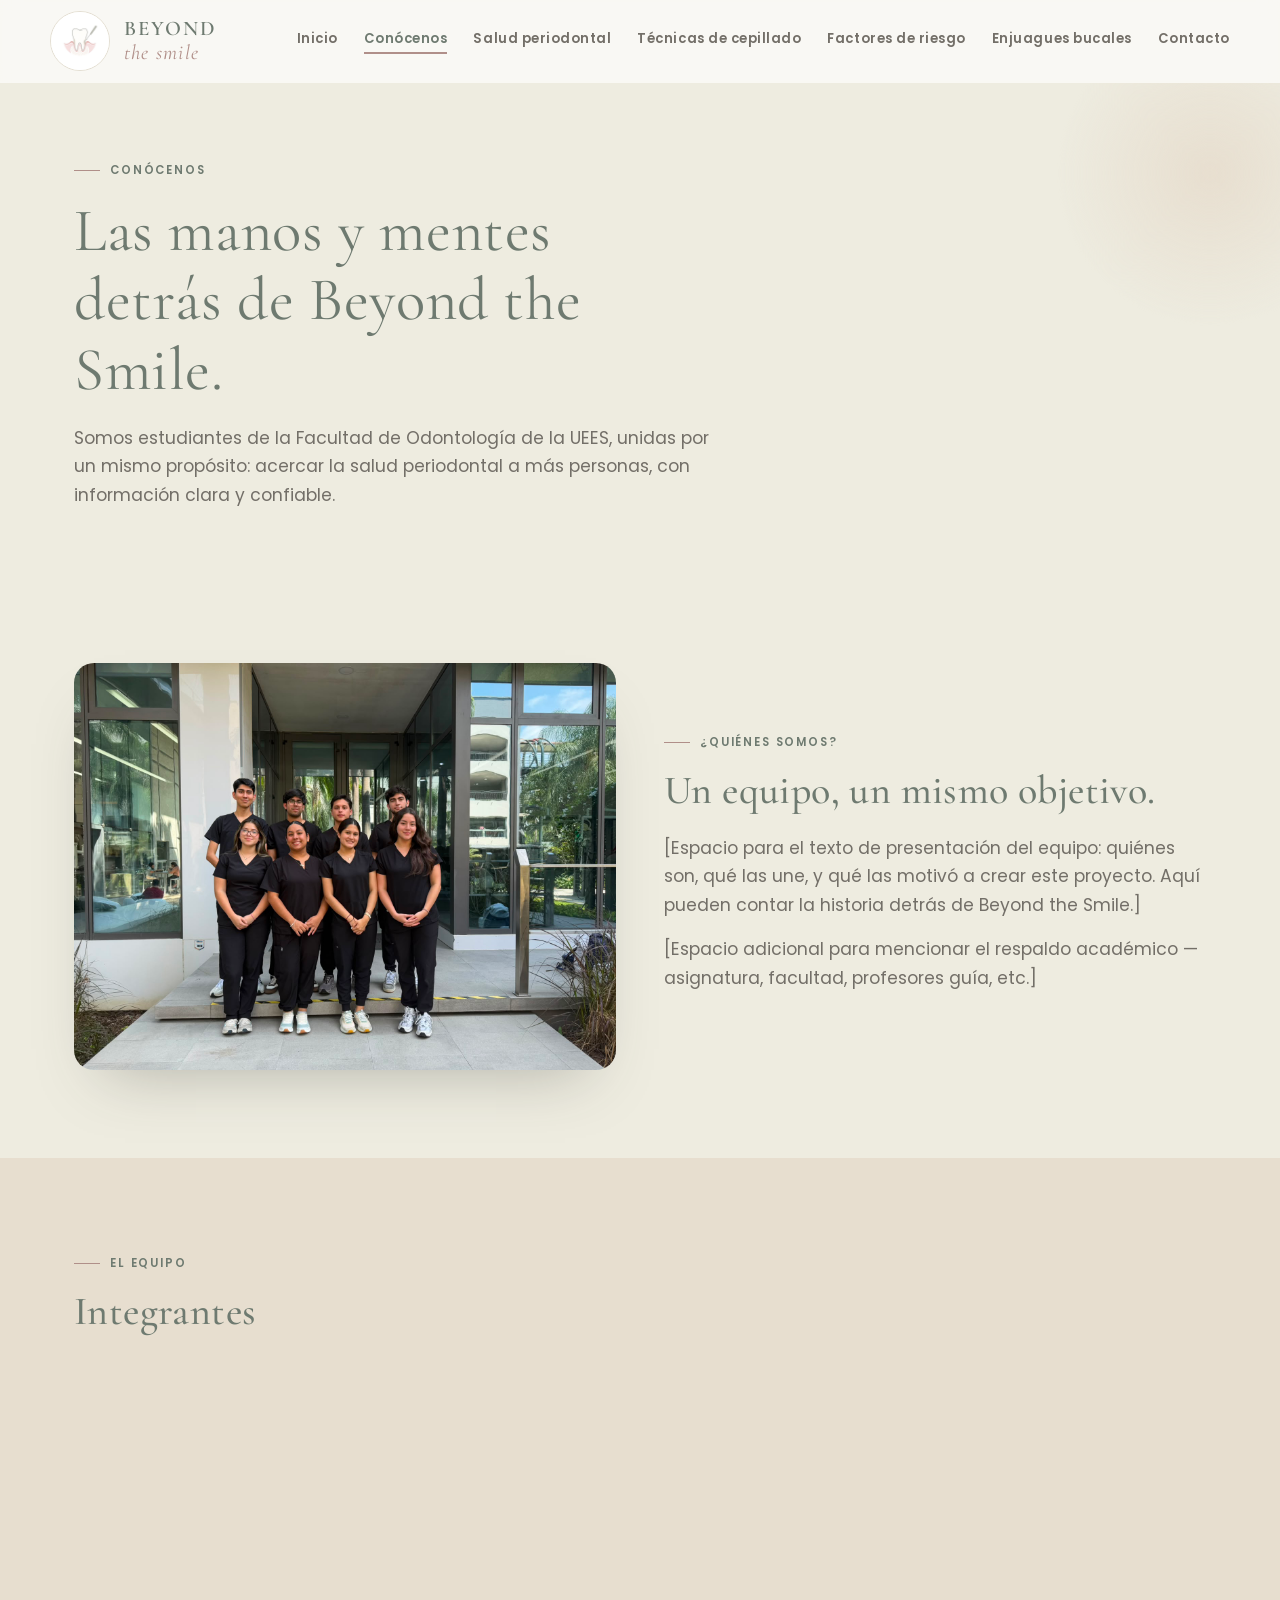
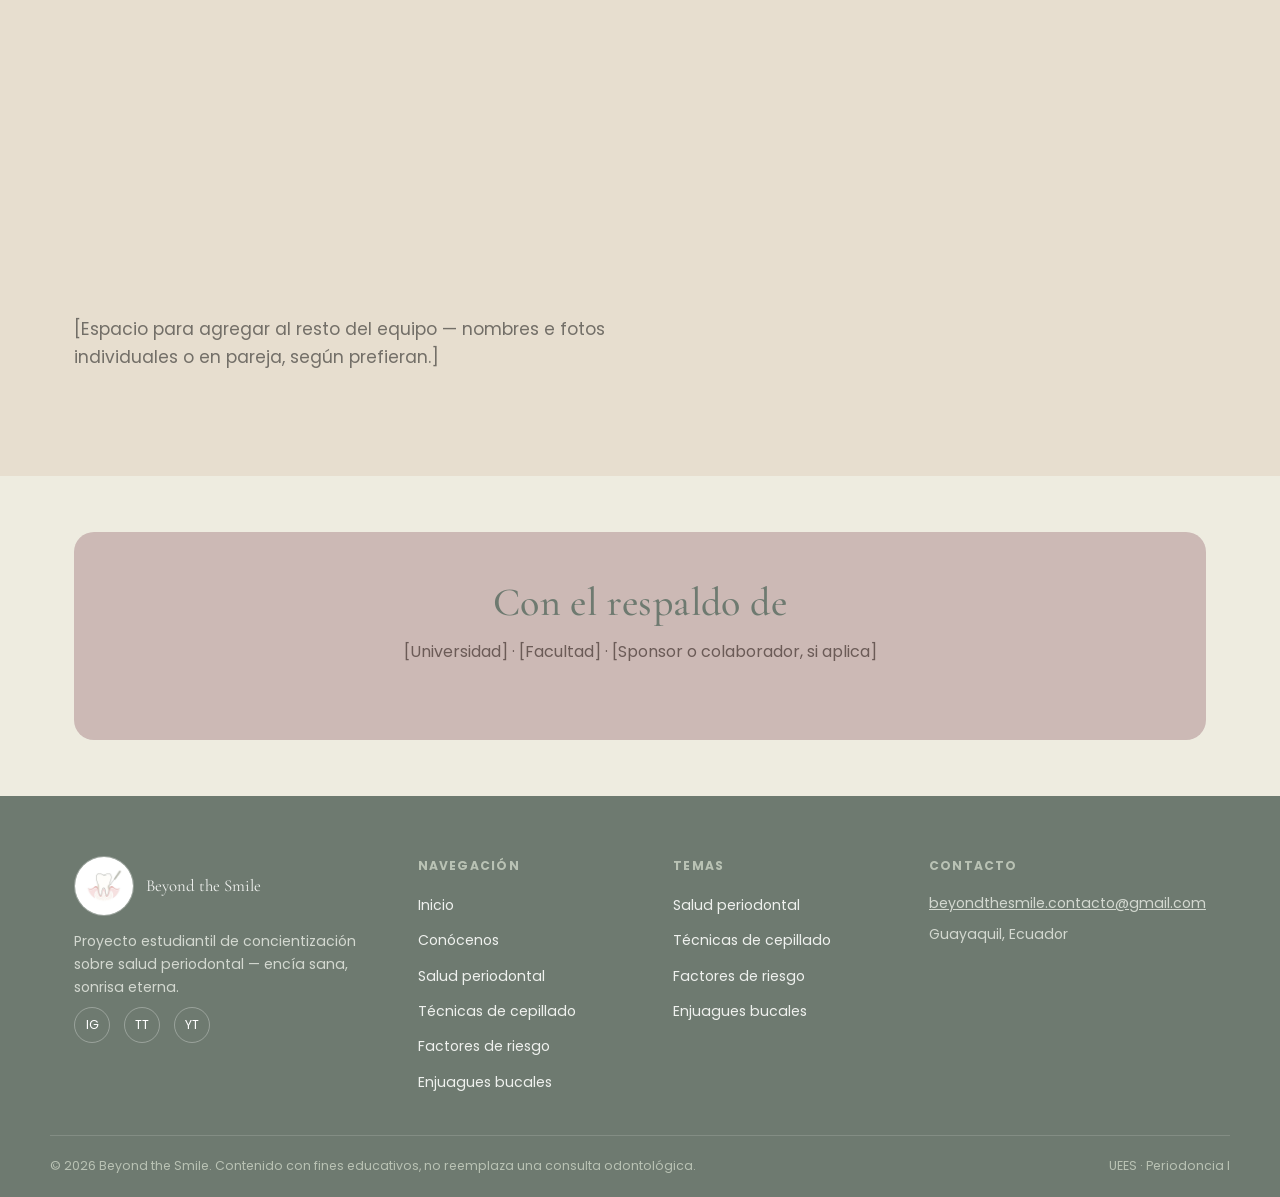
==== pages/conocenos.html @ 85538a50 "Reorganize project structure into pages/ and assets/css, assets/js Groups CSS and JS under assets/, " ====
<!DOCTYPE html>
<html lang="es">
<head>
<meta charset="UTF-8">
<meta name="viewport" content="width=device-width, initial-scale=1.0">
<title>Conócenos — Beyond the Smile</title>
<meta name="description" content="Conoce al equipo de estudiantes de Odontología detrás de Beyond the Smile.">
<link rel="preconnect" href="https://fonts.googleapis.com"><link rel="preconnect" href="https://fonts.gstatic.com" crossorigin><link href="https://fonts.googleapis.com/css2?family=Cormorant+Garamond:ital,wght@0,400;0,500;0,600;1,400;1,500&family=Poppins:wght@300;400;500;600;700&display=swap" rel="stylesheet">
<link rel="stylesheet" href="../assets/css/styles.css">

</head>
<body>
<header class="site-header">
  <div class="wrap header-inner">
    <a href="../index.html" class="brand">
      <span class="brand-mark"><img src="../assets/logo/logo-icon.jpeg" alt="Beyond the Smile"></span>
      <span class="brand-text"><span class="b1">BEYOND</span><span class="b2">the smile</span></span>
    </a>
    <button class="nav-toggle" aria-label="Abrir menú" aria-expanded="false"><span></span><span></span><span></span></button>
    <nav class="main-nav" aria-label="Navegación principal">
      <a href="../index.html">Inicio</a>
      <a href="conocenos.html" class="active">Conócenos</a>
      <a href="salud-periodontal.html">Salud periodontal</a>
      <a href="tecnicas-cepillado.html">Técnicas de cepillado</a>
      <a href="factores-de-riesgo.html">Factores de riesgo</a>
      <a href="enjuagues-bucales.html">Enjuagues bucales</a>
      <a href="contacto.html">Contacto</a>
    </nav>
  </div>
</header>
<main>

  <section class="page-hero">
    <span class="blob blob-1"></span>
    <div class="wrap">
      <p class="eyebrow reveal">Conócenos</p>
      <h1 class="reveal">Las manos y mentes detrás de Beyond the Smile.</h1>
      <p class="lead reveal">Somos estudiantes de la Facultad de Odontología de la UEES, unidas por un mismo propósito: acercar la salud periodontal a más personas, con información clara y confiable.</p>
    </div>
  </section>

  <section class="section">
    <div class="wrap">
      <div style="display:grid; grid-template-columns:1fr 1fr; gap:48px; align-items:center;">
        <div class="team-photo-wrap reveal-left">
          <img src="../assets/team/grupo.jpeg" alt="Equipo completo de Beyond the Smile">
        </div>
        <div class="reveal-right">
          <p class="eyebrow">¿Quiénes somos?</p>
          <h2>Un equipo, un mismo objetivo.</h2>
          <p class="lead">[Espacio para el texto de presentación del equipo: quiénes son, qué las une, y qué las motivó a crear este proyecto. Aquí pueden contar la historia detrás de Beyond the Smile.]</p>
          <p class="lead">[Espacio adicional para mencionar el respaldo académico — asignatura, facultad, profesores guía, etc.]</p>
        </div>
      </div>
    </div>
  </section>

  <section class="section section-alt">
    <div class="wrap">
      <p class="eyebrow reveal">El equipo</p>
      <h2 class="reveal">Integrantes</h2>
      <div class="team-pairs" data-stagger>
        <div class="team-pair-card">
          <div class="team-pair-photo"><img src="../assets/team/pareja-1.jpeg" alt="Carlos Quintana y Martín De Mora"></div>
          <div class="team-pair-names">
            <h3>Carlos Quintana &amp; Martín De Mora</h3>
            <span>Estudiantes de Odontología</span>
          </div>
        </div>
        <div class="team-pair-card">
          <div class="team-pair-photo"><img src="../assets/team/pareja-2.jpeg" alt="Aureana Valarezo y Xavier Astudillo"></div>
          <div class="team-pair-names">
            <h3>Aureana Valarezo &amp; Xavier Astudillo</h3>
            <span>Estudiantes de Odontología</span>
          </div>
        </div>
      </div>
      <p class="lead reveal" style="margin-top:28px;">[Espacio para agregar al resto del equipo — nombres e fotos individuales o en pareja, según prefieran.]</p>
    </div>
  </section>

  <section class="section section-tight">
    <div class="wrap">
      <div class="cta-banner reveal-scale">
        <h2>Con el respaldo de</h2>
        <p>[Universidad] · [Facultad] · [Sponsor o colaborador, si aplica]</p>
      </div>
    </div>
  </section>

</main>
<footer class="site-footer">
  <div class="wrap footer-grid">
    <div>
      <div class="footer-brand">
        <span class="brand-mark"><img src="../assets/logo/logo-icon.jpeg" alt="Beyond the Smile"></span>
        <span class="footer-brand-text">Beyond the Smile</span>
      </div>
      <p class="footer-text">Proyecto estudiantil de concientización sobre salud periodontal — encía sana, sonrisa eterna.</p>
      <div class="footer-social">
        <a href="#" aria-label="Instagram">IG</a>
        <a href="#" aria-label="TikTok">TT</a>
        <a href="#" aria-label="YouTube">YT</a>
      </div>
    </div>
    <div>
      <p class="footer-heading">Navegación</p>
      <ul class="footer-list">
        <li><a href="../index.html">Inicio</a></li><li><a href="conocenos.html">Conócenos</a></li><li><a href="salud-periodontal.html">Salud periodontal</a></li><li><a href="tecnicas-cepillado.html">Técnicas de cepillado</a></li><li><a href="factores-de-riesgo.html">Factores de riesgo</a></li><li><a href="enjuagues-bucales.html">Enjuagues bucales</a></li>
      </ul>
    </div>
    <div>
      <p class="footer-heading">Temas</p>
      <ul class="footer-list">
        <li><a href="salud-periodontal.html">Salud periodontal</a></li><li><a href="tecnicas-cepillado.html">Técnicas de cepillado</a></li><li><a href="factores-de-riesgo.html">Factores de riesgo</a></li><li><a href="enjuagues-bucales.html">Enjuagues bucales</a></li>
      </ul>
    </div>
    <div>
      <p class="footer-heading">Contacto</p>
      <p class="footer-text"><a href="mailto:beyondthesmile.contacto@gmail.com">beyondthesmile.contacto@gmail.com</a></p>
      <p class="footer-text">Guayaquil, Ecuador</p>
    </div>
  </div>
  <div class="wrap footer-bottom">
    <span>© <span id="year"></span> Beyond the Smile. Contenido con fines educativos, no reemplaza una consulta odontológica.</span>
    <span>UEES · Periodoncia I</span>
  </div>
</footer>
<script src="../assets/js/script.js"></script>
</body>
</html>
---- assets/css/styles.css ----
/* =========================================================
   BEYOND THE SMILE — TOKENS
   ========================================================= */
:root {
  --sage:       #A7B2AA;   /* Sage Drift */
  --sage-deep:  #6E7A70;   /* variante oscura para texto/fondos */
  --parchment:  #E7DECF;   /* Warm Parchment */
  --ivory:      #EEECE0;   /* Ivory Stillness — fondo base */
  --dusty:      #CCB9B5;   /* Dusty Petal — acento rosado */
  --dusty-deep: #B08F89;   /* Dusty Petal oscuro, para texto sobre claro */
  --stone:      #B8B2AA;   /* Stone Whisper */

  --paper:      #FBFAF6;   /* blanco cálido, tarjetas */
  --ink:        #3B3F3A;   /* texto principal */
  --ink-soft:   #736F68;   /* texto secundario */
  --line:       #E3DED2;

  --font-display: "Cormorant Garamond", Georgia, serif;
  --font-body: "Poppins", -apple-system, sans-serif;
  --radius: 20px;
  --radius-sm: 12px;

  --ease: cubic-bezier(.22,.61,.28,1);
}

* { box-sizing: border-box; }
html { scroll-behavior: smooth; }
body {
  margin: 0;
  font-family: var(--font-body);
  color: var(--ink);
  background: var(--ivory);
  line-height: 1.65;
  overflow-x: hidden;
}
img { max-width: 100%; display: block; }
a { color: inherit; }

.wrap { max-width: 1180px; margin: 0 auto; padding: 0 24px; }

h1, h2, h3 {
  font-family: var(--font-display);
  font-weight: 500;
  line-height: 1.14;
  letter-spacing: 0.01em;
  margin: 0 0 20px;
  color: var(--sage-deep);
}
h1 { font-size: clamp(2.3rem, 5vw, 3.8rem); font-weight: 400; }
h2 { font-size: clamp(1.7rem, 3.2vw, 2.5rem); }
h3 { font-size: 1.2rem; font-weight: 600; color: var(--ink); }
em, .script { font-style: italic; color: var(--dusty-deep); }

.eyebrow {
  display: inline-flex;
  align-items: center;
  gap: 10px;
  text-transform: uppercase;
  letter-spacing: 0.16em;
  font-size: 0.72rem;
  font-weight: 600;
  color: var(--sage-deep);
  margin: 0 0 16px;
}
.eyebrow::before {
  content: "";
  width: 26px; height: 1px;
  background: var(--dusty-deep);
}

p { margin: 0 0 16px; color: var(--ink-soft); }
.lead { font-size: 1.08rem; max-width: 52ch; color: var(--ink-soft); }

/* Buttons */
.btn {
  display: inline-flex;
  align-items: center;
  gap: 8px;
  padding: 14px 28px;
  border-radius: 999px;
  font-weight: 600;
  font-size: 0.92rem;
  text-decoration: none;
  border: 1.5px solid transparent;
  cursor: pointer;
  transition: transform .3s var(--ease), background .3s ease, box-shadow .3s ease, color .3s ease;
}
.btn-primary { background: var(--dusty-deep); color: #fff; }
.btn-primary:hover { transform: translateY(-3px); box-shadow: 0 16px 30px -14px rgba(176,143,137,.7); }
.btn-outline { background: transparent; border-color: var(--sage-deep); color: var(--sage-deep); }
.btn-outline:hover { background: var(--sage-deep); color: #fff; transform: translateY(-3px); }
.btn-arrow { transition: transform .3s var(--ease); }
.btn:hover .btn-arrow { transform: translateX(4px); }

/* =========================================================
   HEADER
   ========================================================= */
.site-header {
  position: sticky; top: 0; z-index: 40;
  background: rgba(251, 250, 246, 0.88);
  backdrop-filter: blur(10px);
  border-bottom: 1px solid transparent;
  transition: border-color .3s ease, box-shadow .3s ease;
}
.site-header.scrolled { border-color: var(--line); box-shadow: 0 10px 30px -22px rgba(59,63,58,.4); }
.header-inner { display: flex; align-items: center; justify-content: space-between; padding: 11px 0; gap: 20px; }
.brand { display: flex; align-items: center; gap: 14px; text-decoration: none; }
.brand-mark {
  width: 60px; height: 60px; border-radius: 50%; overflow: hidden;
  border: 1px solid var(--line); flex-shrink: 0;
  transition: transform .5s var(--ease);
}
.brand:hover .brand-mark { transform: rotate(12deg) scale(1.06); }
.brand-mark img { width: 100%; height: 100%; object-fit: cover; }
.brand-text { display: flex; flex-direction: column; line-height: 1.15; }
.brand-text .b1 { font-family: var(--font-display); font-size: 1.3rem; letter-spacing: 0.1em; color: var(--sage-deep); font-weight: 600; }
.brand-text .b2 { font-family: var(--font-display); font-size: 1.3rem; letter-spacing: 0.06em; color: var(--dusty-deep); font-style: italic; }

.main-nav { display: flex; gap: 26px; font-size: 0.82rem; font-weight: 600; letter-spacing: 0.04em; }
.main-nav a {
  text-decoration: none; color: var(--ink-soft);
  position: relative; padding-bottom: 4px;
}
.main-nav a::after {
  content: ""; position: absolute; left: 0; bottom: 0;
  width: 0; height: 1.5px; background: var(--dusty-deep);
  transition: width .3s var(--ease);
}
.main-nav a:hover, .main-nav a.active { color: var(--sage-deep); }
.main-nav a:hover::after, .main-nav a.active::after { width: 100%; }
.nav-toggle { display: none; }

/* =========================================================
   HERO
   ========================================================= */
.hero { position: relative; padding: 32px 0 110px; overflow: hidden; }
.hero-inner {
  display: grid;
  grid-template-columns: 1fr 1fr;
  gap: 48px;
  align-items: center;
  position: relative; z-index: 2;
}
.hero-actions { display: flex; gap: 14px; flex-wrap: wrap; margin-top: 10px; }

.hero-copy > * { opacity: 0; animation: rise .8s var(--ease) forwards; }
.hero-copy .eyebrow { animation-delay: .05s; }
.hero-copy h1 { animation-delay: .15s; }
.hero-copy .lead { animation-delay: .3s; }
.hero-copy .hero-actions { animation-delay: .45s; }
@keyframes rise { from { opacity:0; transform: translateY(20px); } to { opacity:1; transform: translateY(0); } }

.hero-visual { position: relative; opacity: 0; animation: rise 1s var(--ease) .25s forwards; }
.hero-photo {
  border-radius: 999px 999px 40px 999px;
  overflow: hidden;
  aspect-ratio: 4/4.6;
  box-shadow: 0 40px 70px -30px rgba(59,63,58,.35);
}
.hero-photo img { width: 100%; height: 100%; object-fit: cover; }
.hero-badge {
  position: absolute;
  bottom: -18px; left: -30px;
  width: 128px; height: 128px;
  border-radius: 50%;
  background: var(--paper);
  border: 1px solid var(--line);
  display: flex; align-items: center; justify-content: center;
  box-shadow: 0 20px 40px -20px rgba(59,63,58,.3);
  animation: pop-in .6s var(--ease) .8s backwards;
}
.hero-badge-spin {
  position: absolute; inset: 0;
  display: flex; align-items: center; justify-content: center;
  animation: spin-badge 22s linear infinite;
}
.hero-badge-icon {
  position: relative; z-index: 2;
  width: 66px; height: 66px; border-radius: 50%; overflow: hidden;
  background: #fff; box-shadow: 0 2px 8px rgba(59,63,58,.15);
}
.hero-badge-icon img { width: 100%; height: 100%; object-fit: cover; }
@keyframes spin-badge { from { transform: rotate(0); } to { transform: rotate(360deg); } }
@keyframes pop-in { from { opacity:0; transform: scale(.6);} to { opacity:1; transform: scale(1);} }

/* Decorative floating blobs */
.blob { position: absolute; border-radius: 50%; filter: blur(2px); z-index: 1; pointer-events: none; }
.blob-1 { top: -60px; right: -80px; width: 300px; height: 300px; background: radial-gradient(circle, var(--parchment) 0%, transparent 72%); animation: float 9s ease-in-out infinite; }
.blob-2 { bottom: -100px; left: -100px; width: 260px; height: 260px; background: radial-gradient(circle, var(--dusty) 0%, transparent 70%); opacity: .5; animation: float 12s ease-in-out infinite reverse; }
.blob-3 { top: 40%; left: 46%; width: 140px; height: 140px; background: radial-gradient(circle, var(--sage) 0%, transparent 70%); opacity: .35; animation: float 7s ease-in-out infinite; }
@keyframes float { 0%,100% { transform: translate(0,0) scale(1); } 50% { transform: translate(-18px, 22px) scale(1.08); } }

/* Leaf decorations (svg, subtle) */
.leaf-deco { position: absolute; opacity: .5; color: var(--sage); pointer-events: none; z-index: 1; }

/* =========================================================
   SECTIONS
   ========================================================= */
.section { padding: 88px 0; position: relative; }
.section-alt { background: var(--parchment); }
.section-tight { padding: 56px 0; }
.content-wrap { max-width: 780px; }

/* Reveal on scroll */
.reveal { opacity: 0; transform: translateY(30px); transition: opacity .8s var(--ease), transform .8s var(--ease); }
.reveal.in-view { opacity: 1; transform: translateY(0); }
.reveal-scale { opacity: 0; transform: scale(.92); transition: opacity .7s var(--ease), transform .7s var(--ease); }
.reveal-scale.in-view { opacity: 1; transform: scale(1); }
.reveal-left { opacity: 0; transform: translateX(-30px); transition: opacity .8s var(--ease), transform .8s var(--ease); }
.reveal-left.in-view { opacity: 1; transform: translateX(0); }
.reveal-right { opacity: 0; transform: translateX(30px); transition: opacity .8s var(--ease), transform .8s var(--ease); }
.reveal-right.in-view { opacity: 1; transform: translateX(0); }

/* Value / objective cards */
.values-grid { display: grid; grid-template-columns: repeat(4, 1fr); gap: 22px; margin-top: 40px; }
.value-card { text-align: center; transition: transform .4s var(--ease); }
.value-card:hover { transform: translateY(-8px); }
.value-icon {
  width: 74px; height: 74px; border-radius: 50%;
  display: flex; align-items: center; justify-content: center;
  margin: 0 auto 18px;
  transition: transform .4s var(--ease), box-shadow .4s ease;
}
.value-card:hover .value-icon { transform: scale(1.08) rotate(-4deg); box-shadow: 0 16px 28px -14px rgba(59,63,58,.35); }
.value-icon.c-sage { background: var(--sage); color: #fff; }
.value-icon.c-dusty { background: var(--dusty); color: #fff; }
.value-icon.c-parchment { background: var(--parchment); color: var(--sage-deep); }
.value-icon.c-stone { background: var(--stone); color: #fff; }
.value-card p { font-size: 0.9rem; max-width: 24ch; margin: 0 auto; }

/* Topic cards (circular icon images from user) */
.topics-grid { display: grid; grid-template-columns: repeat(4, 1fr); gap: 26px; margin-top: 44px; }
.topic-card {
  text-decoration: none; color: var(--ink); text-align: center;
  display: flex; flex-direction: column; align-items: center; gap: 14px;
}
.topic-badge {
  width: 148px; height: 148px; border-radius: 50%; overflow: hidden;
  border: 1px solid var(--line);
  transition: transform .4s var(--ease), box-shadow .4s ease;
  background: var(--paper);
}
.topic-card:hover .topic-badge { transform: translateY(-8px) scale(1.03); box-shadow: 0 24px 40px -20px rgba(59,63,58,.4); }
.topic-badge img { width: 100%; height: 100%; object-fit: cover; }
.topic-card-label { font-family: var(--font-display); font-size: 1.15rem; }
.topic-card-cta { font-size: 0.78rem; font-weight: 600; color: var(--dusty-deep); display: inline-flex; align-items: center; gap: 4px; }
.topic-card-cta svg { transition: transform .3s ease; }
.topic-card:hover .topic-card-cta svg { transform: translateX(3px); }

/* Photo collage (quiénes somos, home) */
.photo-collage { display: grid; grid-template-columns: repeat(4, 1fr); gap: 14px; }
.collage-col {
  aspect-ratio: 3/5;
  border-radius: var(--radius-sm);
  overflow: hidden;
  background: var(--paper);
  border: 1px solid var(--line);
  transition: transform .4s var(--ease), box-shadow .4s ease;
}
.collage-col:hover { transform: translateY(-6px); box-shadow: 0 20px 34px -20px rgba(59,63,58,.35); }
.collage-col:nth-child(2), .collage-col:nth-child(4) { margin-top: 26px; }
.collage-col img { width: 100%; height: 100%; object-fit: cover; object-position: center 18%; transition: transform .6s var(--ease); }
.collage-col:hover img { transform: scale(1.07); }
.collage-col.empty {
  display: flex; align-items: center; justify-content: center;
  border: 1.5px dashed var(--stone);
  color: var(--stone);
  font-size: 1.6rem;
}

/* Stat strip visual */
.stat-visual {
  width: 92px; height: 92px; border-radius: 50%; overflow: hidden;
  border: 3px solid rgba(255,255,255,.25);
  flex-shrink: 0;
}
.stat-visual img { width: 100%; height: 100%; object-fit: cover; }

/* Fact / stat strip */
.stat-strip {
  background: var(--sage-deep);
  color: #fff;
  border-radius: var(--radius);
  padding: 44px 40px;
  display: grid;
  grid-template-columns: auto 1fr auto;
  gap: 32px;
  align-items: center;
}
.stat-number {
  font-family: var(--font-display);
  font-size: clamp(3.2rem, 7vw, 4.6rem);
  font-weight: 500;
  line-height: 1;
  white-space: nowrap;
}
.stat-strip p { color: #E7E9E6; margin: 0; max-width: 46ch; }

/* Two-column comparison cards */
.compare-grid { display: grid; grid-template-columns: 1fr 1fr; gap: 24px; margin-top: 32px; }
.compare-card {
  background: var(--paper);
  border-radius: var(--radius);
  padding: 32px;
  border-top: 4px solid var(--sage);
  transition: transform .35s var(--ease), box-shadow .35s ease;
}
.compare-card.c-alert { border-top-color: var(--dusty-deep); }
.compare-card:hover { transform: translateY(-6px); box-shadow: 0 24px 40px -24px rgba(59,63,58,.35); }
.compare-card h3 { font-family: var(--font-display); font-size: 1.4rem; margin-bottom: 14px; }
.compare-card ul { margin: 0; padding-left: 20px; color: var(--ink-soft); font-size: 0.94rem; }
.compare-card li { margin-bottom: 8px; }

/* Simple fact cards row (world/ecuador/risk) */
.fact-row { display: grid; grid-template-columns: repeat(3, 1fr); gap: 20px; margin-top: 36px; }
.fact-box { background: var(--paper); border-radius: var(--radius-sm); padding: 26px; border: 1px solid var(--line); transition: transform .3s var(--ease); }
.fact-box:hover { transform: translateY(-5px); }
.fact-box .fact-emoji { font-size: 1.8rem; margin-bottom: 10px; display: block; }
.fact-box h3 { font-size: 1.05rem; margin-bottom: 8px; }
.fact-box p { font-size: 0.9rem; margin: 0; }

/* Icon-chip row (warning signs, prevention icons) */
.chip-row { display: flex; flex-wrap: wrap; gap: 16px; margin-top: 32px; }
.chip {
  display: flex; align-items: center; gap: 10px;
  background: var(--paper);
  border: 1px solid var(--line);
  border-radius: 999px;
  padding: 12px 20px;
  font-size: 0.9rem; font-weight: 500;
  transition: transform .3s ease, background .3s ease, border-color .3s ease;
}
.chip:hover { transform: translateY(-4px); background: var(--parchment); border-color: var(--dusty); }
.chip .emoji { font-size: 1.15rem; }

/* Callout */
.callout {
  background: var(--parchment);
  border-radius: var(--radius-sm);
  border-left: 4px solid var(--dusty-deep);
  padding: 22px 26px;
  margin: 30px 0;
  transition: transform .3s ease;
}
.callout:hover { transform: translateX(4px); }
.callout p { margin: 0; color: var(--sage-deep); font-family: var(--font-display); font-size: 1.1rem; font-weight: 500; }

/* Comparison table */
.table-wrap { margin: 32px 0; border-radius: var(--radius-sm); overflow: hidden; border: 1px solid var(--line); }
table.compare-table { width: 100%; border-collapse: collapse; background: var(--paper); }
.compare-table th, .compare-table td { text-align: left; padding: 14px 20px; font-size: 0.92rem; }
.compare-table th { background: var(--sage-deep); color: #fff; font-family: var(--font-display); font-weight: 600; font-size: 1rem; }
.compare-table tr:not(:last-child) td { border-bottom: 1px solid var(--line); }
.compare-table td { color: var(--ink-soft); }

/* Prevention icon grid */
.prevention-grid { display: grid; grid-template-columns: repeat(4, 1fr); gap: 20px; margin-top: 32px; }
.prevention-item { text-align: center; }
.prevention-icon {
  width: 64px; height: 64px; border-radius: 50%;
  background: var(--paper); border: 1px solid var(--line);
  display: flex; align-items: center; justify-content: center;
  margin: 0 auto 12px; font-size: 1.6rem;
  transition: transform .3s var(--ease);
}
.prevention-item:hover .prevention-icon { transform: scale(1.1) rotate(-6deg); background: var(--dusty); }
.prevention-item p { font-size: 0.85rem; margin: 0; }

/* Team */
.team-photo-wrap { border-radius: var(--radius); overflow: hidden; box-shadow: 0 30px 60px -30px rgba(59,63,58,.35); }
.team-photo-wrap img { width: 100%; display: block; }
.team-pairs { display: grid; grid-template-columns: 1fr 1fr; gap: 24px; margin-top: 44px; }
.team-pair-card { background: var(--paper); border-radius: var(--radius); overflow: hidden; border: 1px solid var(--line); transition: transform .4s var(--ease), box-shadow .4s ease; }
.team-pair-card:hover { transform: translateY(-8px); box-shadow: 0 26px 44px -24px rgba(59,63,58,.35); }
.team-pair-photo { aspect-ratio: 4/3; overflow: hidden; }
.team-pair-photo img { width: 100%; height: 100%; object-fit: cover; transition: transform .6s var(--ease); }
.team-pair-card:hover .team-pair-photo img { transform: scale(1.06); }
.team-pair-names { padding: 20px 22px; }
.team-pair-names h3 { margin-bottom: 4px; }
.team-pair-names span { font-size: 0.82rem; color: var(--ink-soft); text-transform: uppercase; letter-spacing: 0.06em; }

/* Video placeholder */
.video-placeholder {
  background: var(--sage-deep);
  border-radius: var(--radius);
  aspect-ratio: 16/9;
  display: flex; align-items: center; justify-content: center;
  color: #fff;
  position: relative; overflow: hidden;
}
.video-placeholder::before {
  content: ""; position: absolute; inset: 0;
  background: radial-gradient(circle at 30% 30%, rgba(255,255,255,.08), transparent 60%);
}
.video-placeholder-inner { text-align: center; position: relative; z-index: 1; }
.play-btn {
  width: 56px; height: 56px; border-radius: 50%;
  background: #fff; color: var(--sage-deep);
  display: flex; align-items: center; justify-content: center;
  margin: 0 auto 12px;
  animation: pulse-ring 2.2s ease-in-out infinite;
}
@keyframes pulse-ring { 0%,100% { box-shadow: 0 0 0 0 rgba(255,255,255,.4);} 50% { box-shadow: 0 0 0 14px rgba(255,255,255,0);} }
.video-placeholder-inner p { color: #fff; font-weight: 600; margin: 0 0 4px; }
.video-placeholder-inner span { font-size: 0.8rem; color: #D9DDD8; }

/* CTA banner */
.cta-banner {
  background: var(--dusty);
  border-radius: var(--radius);
  padding: 48px;
  text-align: center;
  position: relative;
  overflow: hidden;
}
.cta-banner h2 { color: var(--sage-deep); margin-bottom: 14px; }
.cta-banner p { color: #6B5B57; max-width: 52ch; margin: 0 auto 26px; }

/* Coming soon (placeholder topic pages) */
.coming-soon {
  text-align: center;
  padding: 60px 20px;
  background: var(--paper);
  border-radius: var(--radius);
  border: 1px dashed var(--stone);
}
.coming-soon .value-icon { margin-bottom: 20px; }

/* Page hero (topic pages) */
.page-hero { padding: 70px 0 50px; position: relative; overflow: hidden; }
.page-hero .wrap { position: relative; z-index: 2; }
.page-hero h1 { max-width: 20ch; }
.page-hero .lead { max-width: 60ch; }
.page-hero-badge {
  width: 110px; height: 110px; border-radius: 50%; overflow: hidden;
  border: 1px solid var(--line); margin-bottom: 24px;
  box-shadow: 0 20px 40px -22px rgba(59,63,58,.4);
}
.page-hero-badge img { width: 100%; height: 100%; object-fit: cover; }

/* Pager */
.pager { display: flex; justify-content: space-between; align-items: center; }
.pager-link { text-decoration: none; font-family: var(--font-display); font-size: 1.05rem; color: var(--sage-deep); transition: color .3s ease, transform .3s ease; display: inline-flex; }
.pager-link:hover { color: var(--dusty-deep); }

/* =========================================================
   FOOTER
   ========================================================= */
.site-footer { background: var(--sage-deep); color: #EFF1EE; padding: 60px 0 0; }
.footer-grid { display: grid; grid-template-columns: 1.4fr 1fr 1fr 1fr; gap: 36px; padding-bottom: 40px; border-bottom: 1px solid rgba(255,255,255,.14); }
.footer-brand { display: flex; align-items: center; gap: 12px; margin-bottom: 14px; }
.footer-brand .brand-mark { border-color: rgba(255,255,255,.3); }
.footer-brand-text { font-family: var(--font-display); font-size: 1.05rem; }
.footer-text { color: #D3D8D0; font-size: 0.88rem; margin: 0 0 8px; }
.footer-text a { text-decoration: underline; }
.footer-heading { font-weight: 700; font-size: 0.76rem; text-transform: uppercase; letter-spacing: 0.1em; margin: 0 0 16px; color: #B9C2B4; }
.footer-list { list-style: none; padding: 0; margin: 0; display: flex; flex-direction: column; gap: 9px; }
.footer-list a { text-decoration: none; color: #EFF1EE; font-size: 0.88rem; transition: color .2s ease, padding-left .2s ease; }
.footer-list a:hover { color: var(--dusty); padding-left: 4px; }
.footer-social { display: flex; gap: 14px; margin-top: 4px; }
.footer-social a {
  width: 36px; height: 36px; border-radius: 50%;
  border: 1px solid rgba(255,255,255,.3);
  display: flex; align-items: center; justify-content: center;
  text-decoration: none; color: #fff; font-size: 0.78rem;
  transition: background .3s ease, transform .3s ease;
}
.footer-social a:hover { background: var(--dusty); transform: translateY(-3px); }
.footer-bottom { padding: 20px 0; font-size: 0.78rem; color: #B9C2B4; display: flex; justify-content: space-between; flex-wrap: wrap; gap: 8px; }

/* =========================================================
   RESPONSIVE
   ========================================================= */
@media (max-width: 900px) {
  .main-nav { display: none; }
  .hero-inner, .team-pairs { grid-template-columns: 1fr; }
  .values-grid, .topics-grid, .fact-row, .compare-grid, .prevention-grid, .photo-collage { grid-template-columns: repeat(2, 1fr); }
  .footer-grid { grid-template-columns: 1fr 1fr; }
  .stat-strip { grid-template-columns: 1fr; text-align: center; }
  .stat-visual { margin: 0 auto; }
  .collage-col:nth-child(2), .collage-col:nth-child(4) { margin-top: 0; }
}
@media (max-width: 560px) {
  .values-grid, .topics-grid, .fact-row, .compare-grid, .prevention-grid, .photo-collage { grid-template-columns: 1fr; }
  .footer-grid { grid-template-columns: 1fr; }
}

a:focus-visible, button:focus-visible { outline: 2px solid var(--dusty-deep); outline-offset: 2px; }

@media (prefers-reduced-motion: reduce) {
  html { scroll-behavior: auto; }
  .reveal, .reveal-scale, .reveal-left, .reveal-right { opacity: 1 !important; transform: none !important; transition: none !important; }
  .hero-copy > *, .hero-visual { animation: none !important; opacity: 1 !important; }
  .blob, .hero-badge, .hero-badge-spin, .play-btn { animation: none !important; }
  * { transition-duration: .01ms !important; }
}
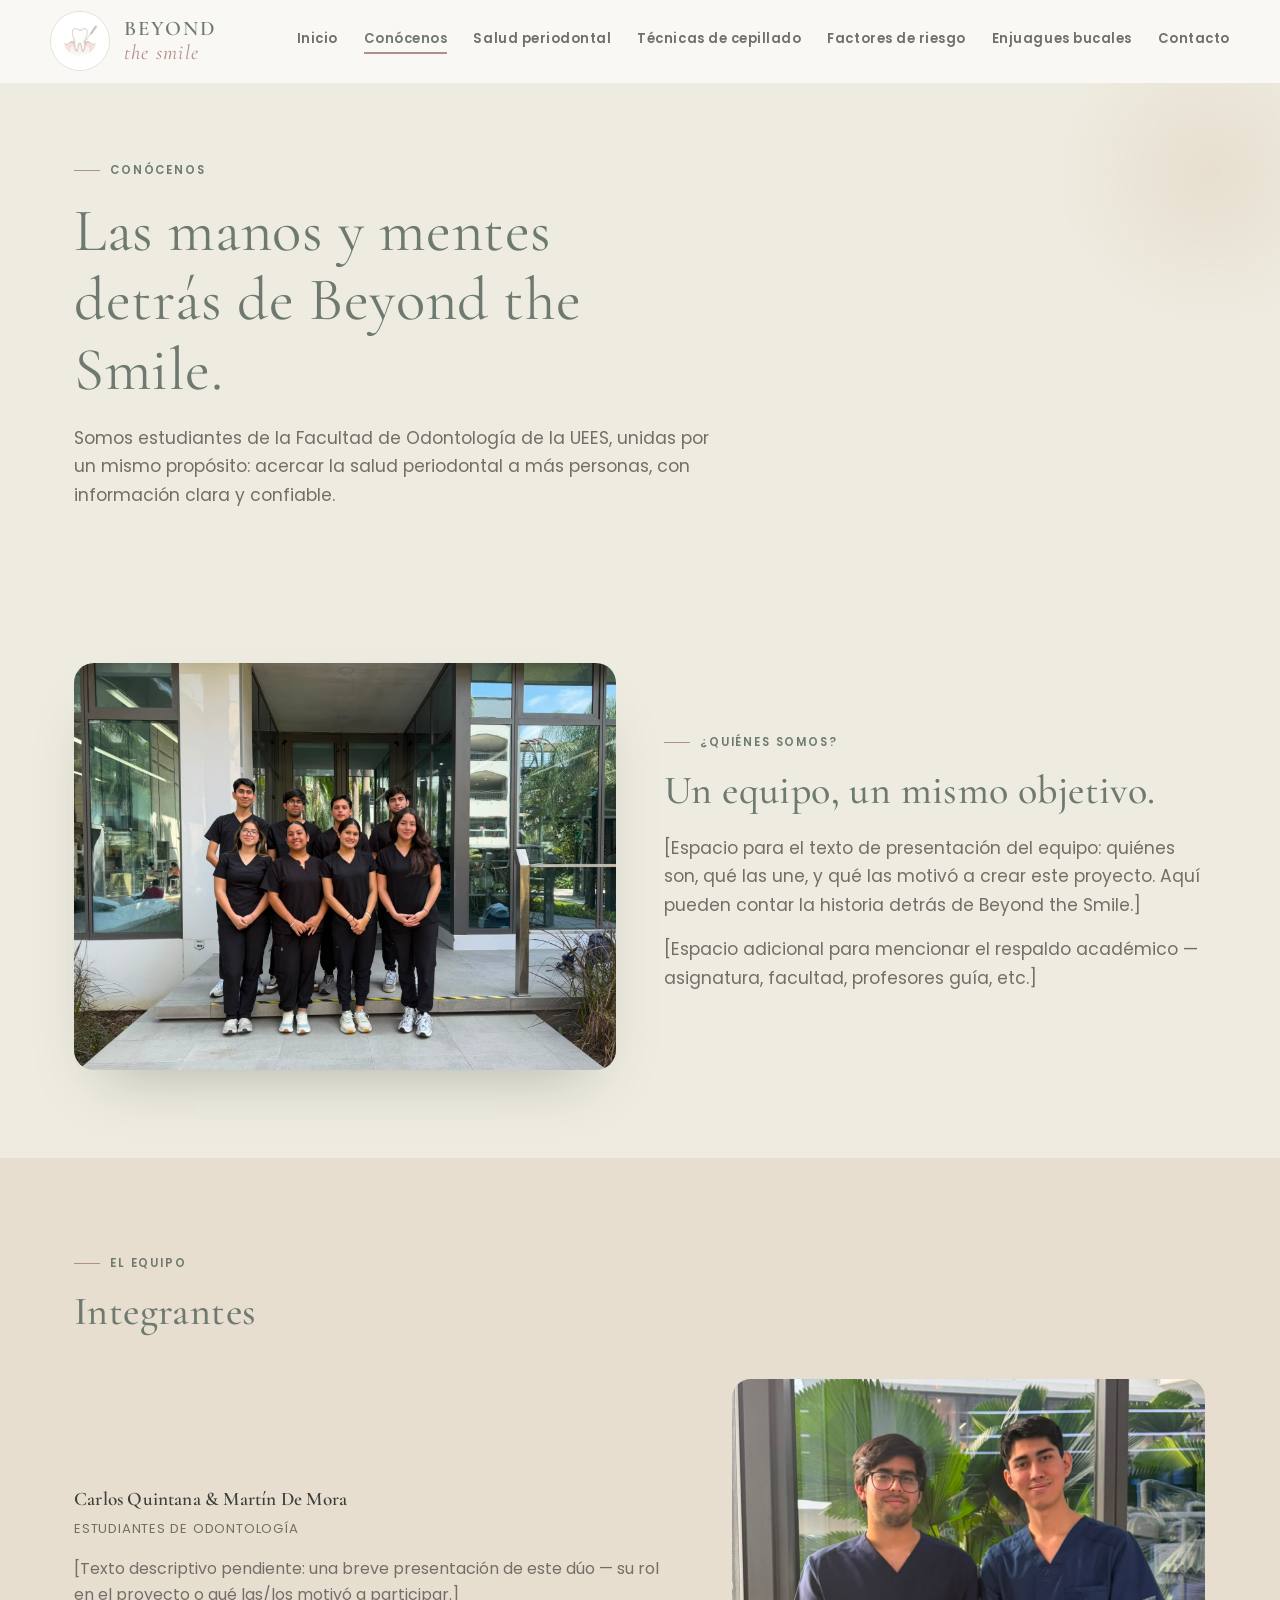
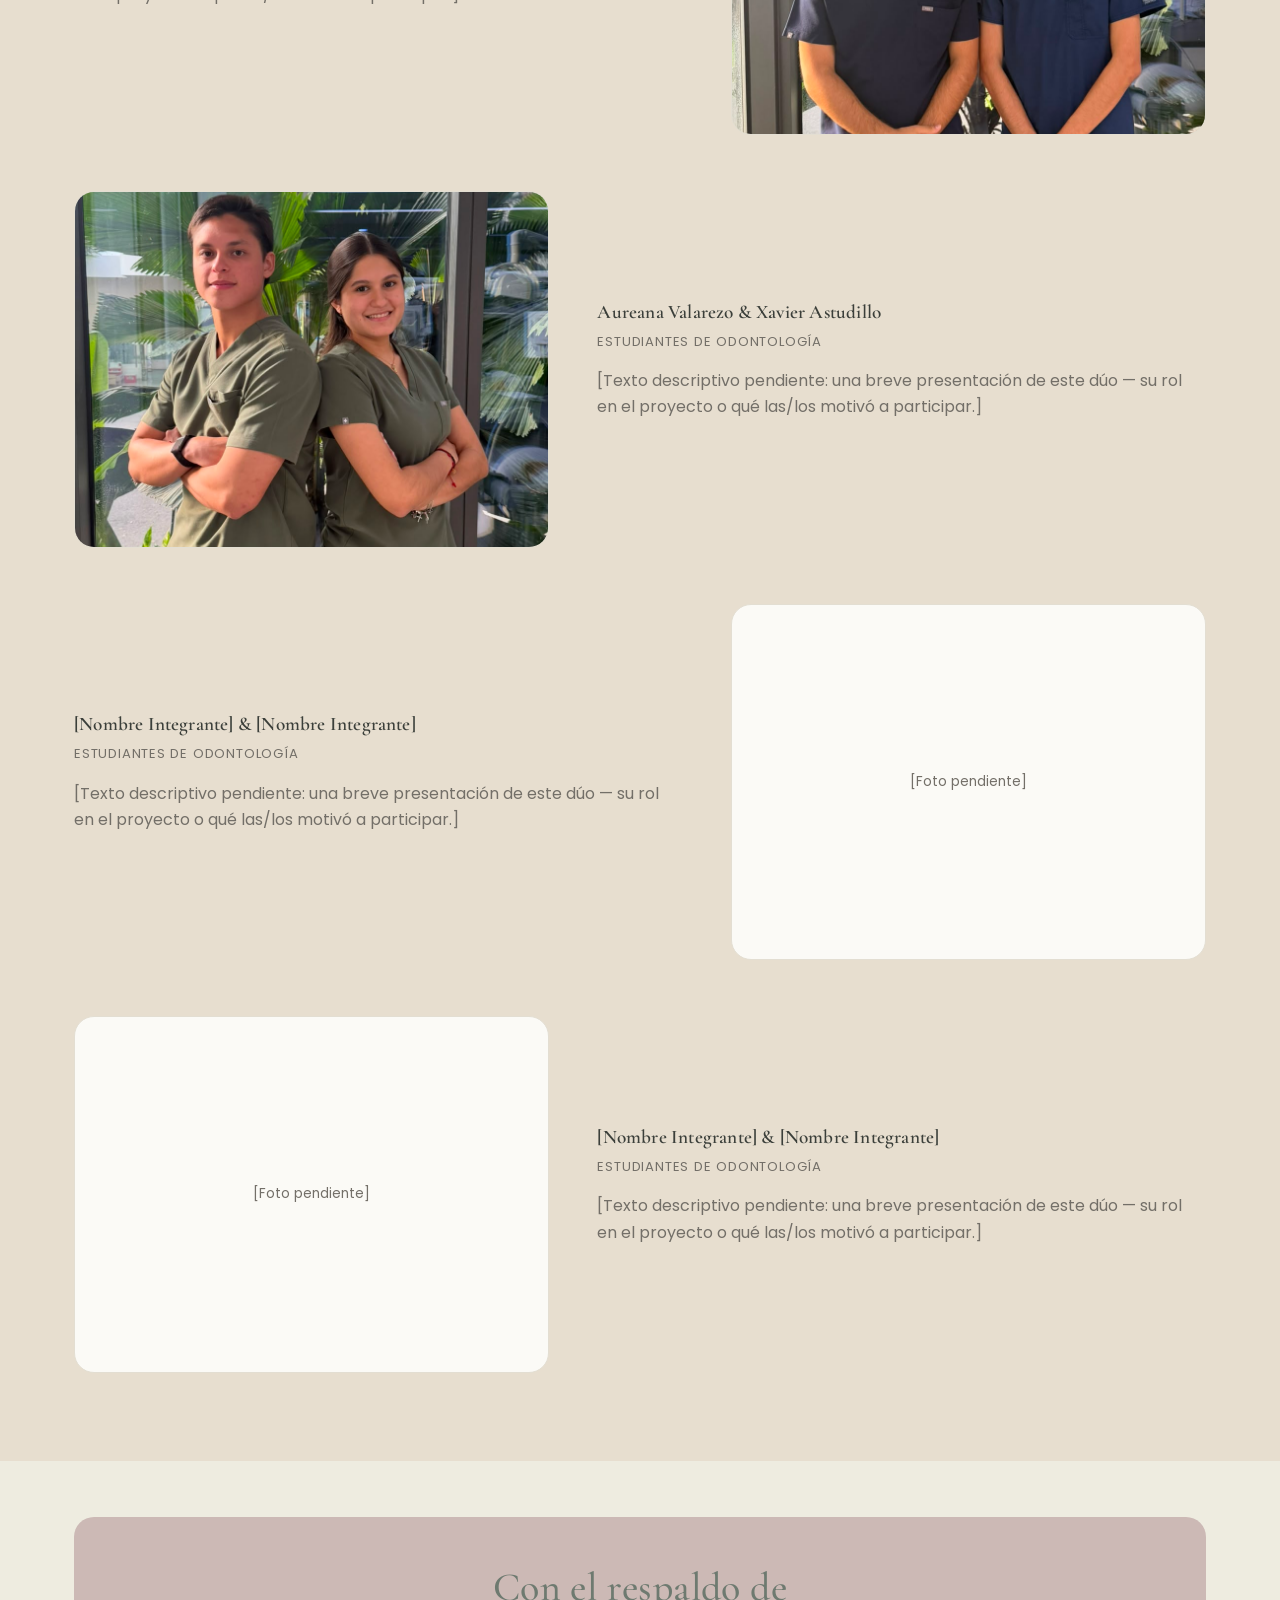
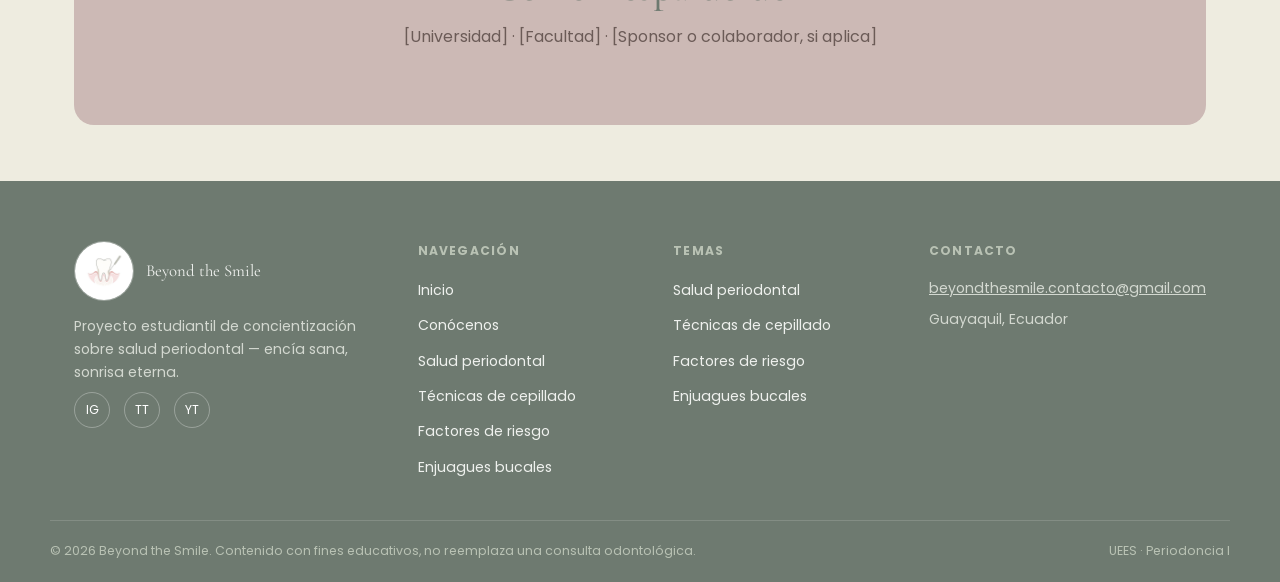
==== commit 115a3de3: "Rediseña la sección de integrantes en Conócenos con tarjetas alternadas Reemplaza la cuadrícula de 2" ====
--- a/pages/conocenos.html
+++ b/pages/conocenos.html
@@ -59,23 +59,40 @@
     <div class="wrap">
       <p class="eyebrow reveal">El equipo</p>
       <h2 class="reveal">Integrantes</h2>
-      <div class="team-pairs" data-stagger>
-        <div class="team-pair-card">
-          <div class="team-pair-photo"><img src="../assets/team/pareja-1.jpeg" alt="Carlos Quintana y Martín De Mora"></div>
-          <div class="team-pair-names">
+      <div class="team-rows">
+        <div class="team-row reveal">
+          <div class="team-row-photo"><img src="../assets/team/pareja-1.jpeg" alt="Carlos Quintana y Martín De Mora"></div>
+          <div class="team-row-info">
             <h3>Carlos Quintana &amp; Martín De Mora</h3>
-            <span>Estudiantes de Odontología</span>
+            <span class="team-row-role">Estudiantes de Odontología</span>
+            <p class="team-row-bio">[Texto descriptivo pendiente: una breve presentación de este dúo — su rol en el proyecto o qué las/los motivó a participar.]</p>
           </div>
         </div>
-        <div class="team-pair-card">
-          <div class="team-pair-photo"><img src="../assets/team/pareja-2.jpeg" alt="Aureana Valarezo y Xavier Astudillo"></div>
-          <div class="team-pair-names">
+        <div class="team-row reveal">
+          <div class="team-row-photo"><img src="../assets/team/pareja-2.jpeg" alt="Aureana Valarezo y Xavier Astudillo"></div>
+          <div class="team-row-info">
             <h3>Aureana Valarezo &amp; Xavier Astudillo</h3>
-            <span>Estudiantes de Odontología</span>
+            <span class="team-row-role">Estudiantes de Odontología</span>
+            <p class="team-row-bio">[Texto descriptivo pendiente: una breve presentación de este dúo — su rol en el proyecto o qué las/los motivó a participar.]</p>
+          </div>
+        </div>
+        <div class="team-row reveal">
+          <div class="team-row-photo team-row-photo-placeholder"><span>[Foto pendiente]</span></div>
+          <div class="team-row-info">
+            <h3>[Nombre Integrante] &amp; [Nombre Integrante]</h3>
+            <span class="team-row-role">Estudiantes de Odontología</span>
+            <p class="team-row-bio">[Texto descriptivo pendiente: una breve presentación de este dúo — su rol en el proyecto o qué las/los motivó a participar.]</p>
+          </div>
+        </div>
+        <div class="team-row reveal">
+          <div class="team-row-photo team-row-photo-placeholder"><span>[Foto pendiente]</span></div>
+          <div class="team-row-info">
+            <h3>[Nombre Integrante] &amp; [Nombre Integrante]</h3>
+            <span class="team-row-role">Estudiantes de Odontología</span>
+            <p class="team-row-bio">[Texto descriptivo pendiente: una breve presentación de este dúo — su rol en el proyecto o qué las/los motivó a participar.]</p>
           </div>
         </div>
       </div>
-      <p class="lead reveal" style="margin-top:28px;">[Espacio para agregar al resto del equipo — nombres e fotos individuales o en pareja, según prefieran.]</p>
     </div>
   </section>
 
--- a/assets/css/styles.css
+++ b/assets/css/styles.css
@@ -369,15 +369,25 @@
 /* Team */
 .team-photo-wrap { border-radius: var(--radius); overflow: hidden; box-shadow: 0 30px 60px -30px rgba(59,63,58,.35); }
 .team-photo-wrap img { width: 100%; display: block; }
-.team-pairs { display: grid; grid-template-columns: 1fr 1fr; gap: 24px; margin-top: 44px; }
-.team-pair-card { background: var(--paper); border-radius: var(--radius); overflow: hidden; border: 1px solid var(--line); transition: transform .4s var(--ease), box-shadow .4s ease; }
-.team-pair-card:hover { transform: translateY(-8px); box-shadow: 0 26px 44px -24px rgba(59,63,58,.35); }
-.team-pair-photo { aspect-ratio: 4/3; overflow: hidden; }
-.team-pair-photo img { width: 100%; height: 100%; object-fit: cover; transition: transform .6s var(--ease); }
-.team-pair-card:hover .team-pair-photo img { transform: scale(1.06); }
-.team-pair-names { padding: 20px 22px; }
-.team-pair-names h3 { margin-bottom: 4px; }
-.team-pair-names span { font-size: 0.82rem; color: var(--ink-soft); text-transform: uppercase; letter-spacing: 0.06em; }
+.team-rows { display: flex; flex-direction: column; gap: 56px; margin-top: 44px; }
+.team-row { display: flex; align-items: center; gap: 48px; flex-direction: row-reverse; }
+.team-row:nth-child(even) { flex-direction: row; }
+.team-row-photo {
+  flex: 0 0 42%; aspect-ratio: 4/3; border-radius: var(--radius); overflow: hidden;
+  border: 1px solid var(--line);
+  transition: transform .4s var(--ease), box-shadow .4s ease;
+}
+.team-row-photo:hover { transform: translateY(-6px); box-shadow: 0 26px 44px -24px rgba(59,63,58,.35); }
+.team-row-photo img { width: 100%; height: 100%; object-fit: cover; transition: transform .6s var(--ease); }
+.team-row-photo:hover img { transform: scale(1.05); }
+.team-row-photo-placeholder {
+  display: flex; align-items: center; justify-content: center;
+  background: var(--paper); color: var(--ink-soft); font-size: 0.85rem; text-align: center; padding: 20px;
+}
+.team-row-info { flex: 1; }
+.team-row-info h3 { margin-bottom: 4px; }
+.team-row-role { font-size: 0.82rem; color: var(--ink-soft); text-transform: uppercase; letter-spacing: 0.06em; }
+.team-row-bio { margin-top: 14px; }
 
 /* Video placeholder */
 .video-placeholder {
@@ -473,12 +483,14 @@
    ========================================================= */
 @media (max-width: 900px) {
   .main-nav { display: none; }
-  .hero-inner, .team-pairs { grid-template-columns: 1fr; }
+  .hero-inner { grid-template-columns: 1fr; }
   .values-grid, .topics-grid, .fact-row, .compare-grid, .prevention-grid, .photo-collage { grid-template-columns: repeat(2, 1fr); }
   .footer-grid { grid-template-columns: 1fr 1fr; }
   .stat-strip { grid-template-columns: 1fr; text-align: center; }
   .stat-visual { margin: 0 auto; }
   .collage-col:nth-child(2), .collage-col:nth-child(4) { margin-top: 0; }
+  .team-row, .team-row:nth-child(even) { flex-direction: column; gap: 24px; }
+  .team-row-photo { flex: none; width: 100%; }
 }
 @media (max-width: 560px) {
   .values-grid, .topics-grid, .fact-row, .compare-grid, .prevention-grid, .photo-collage { grid-template-columns: 1fr; }
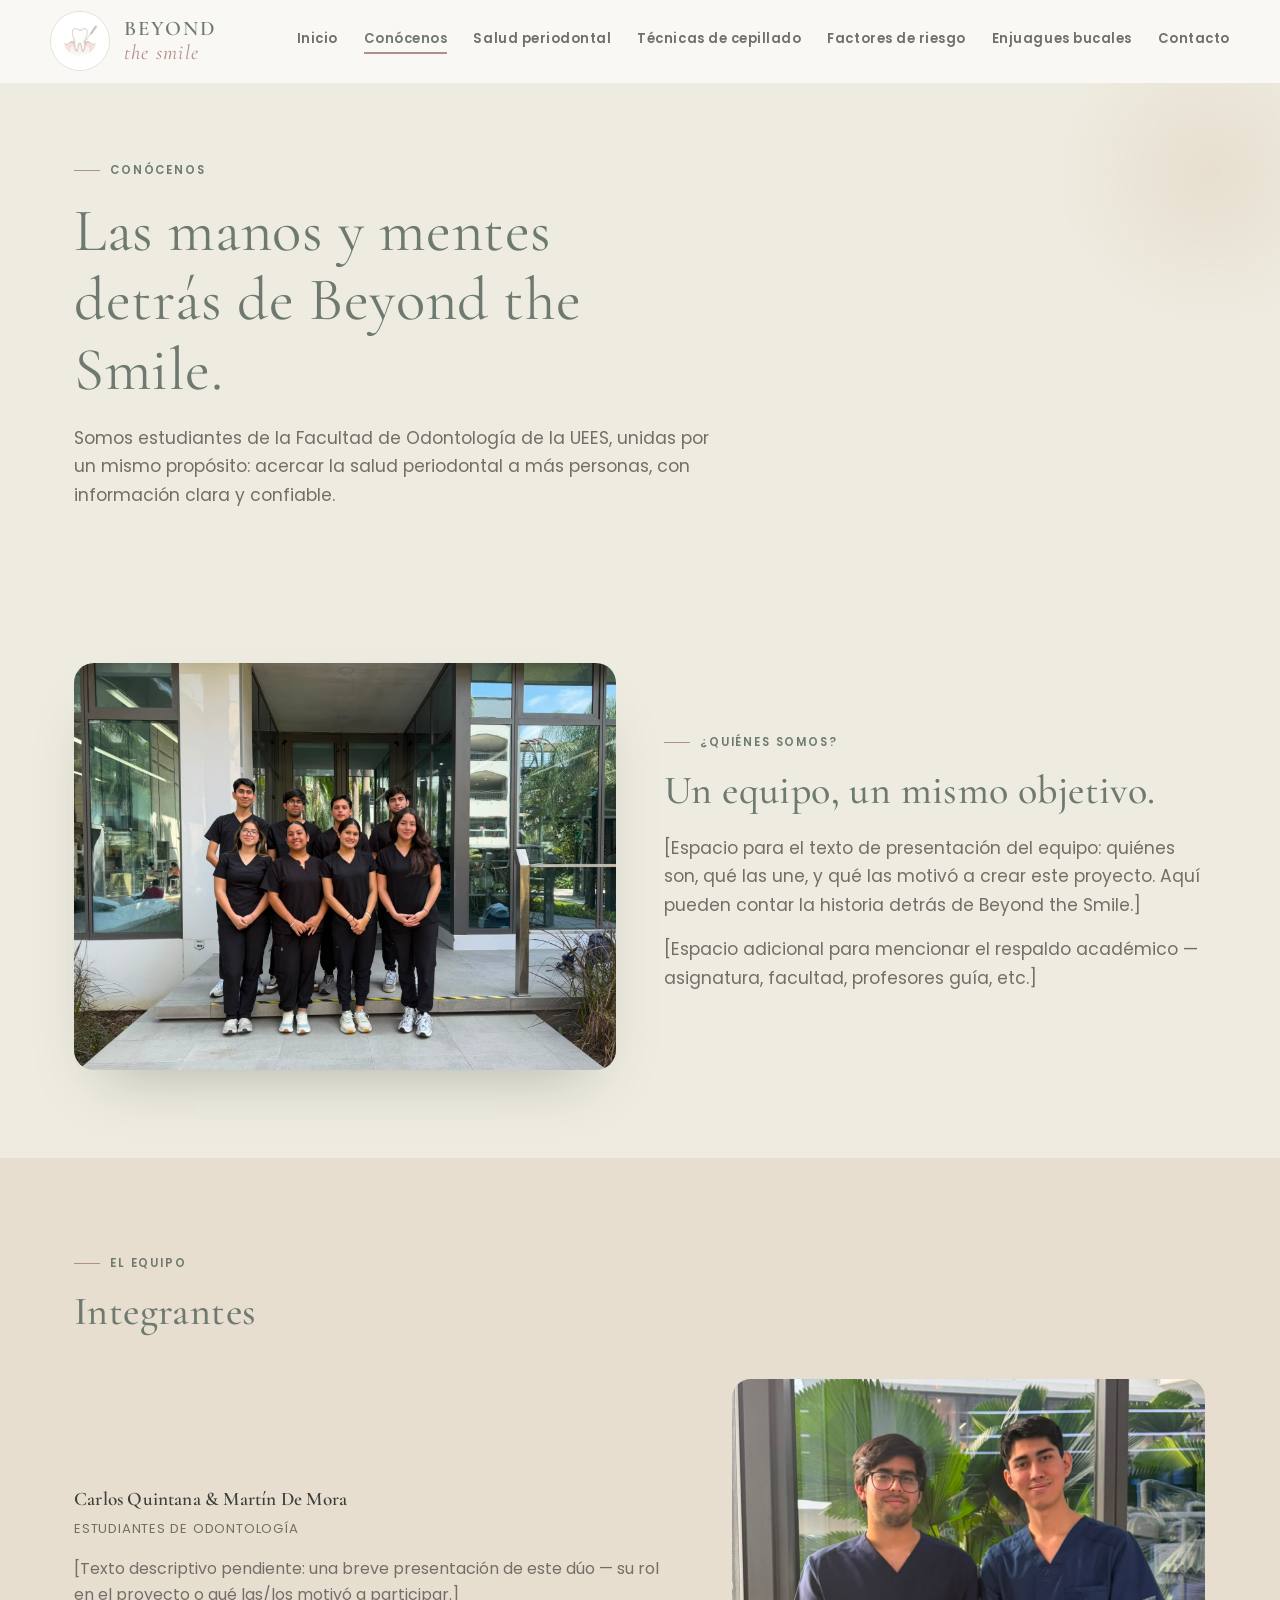
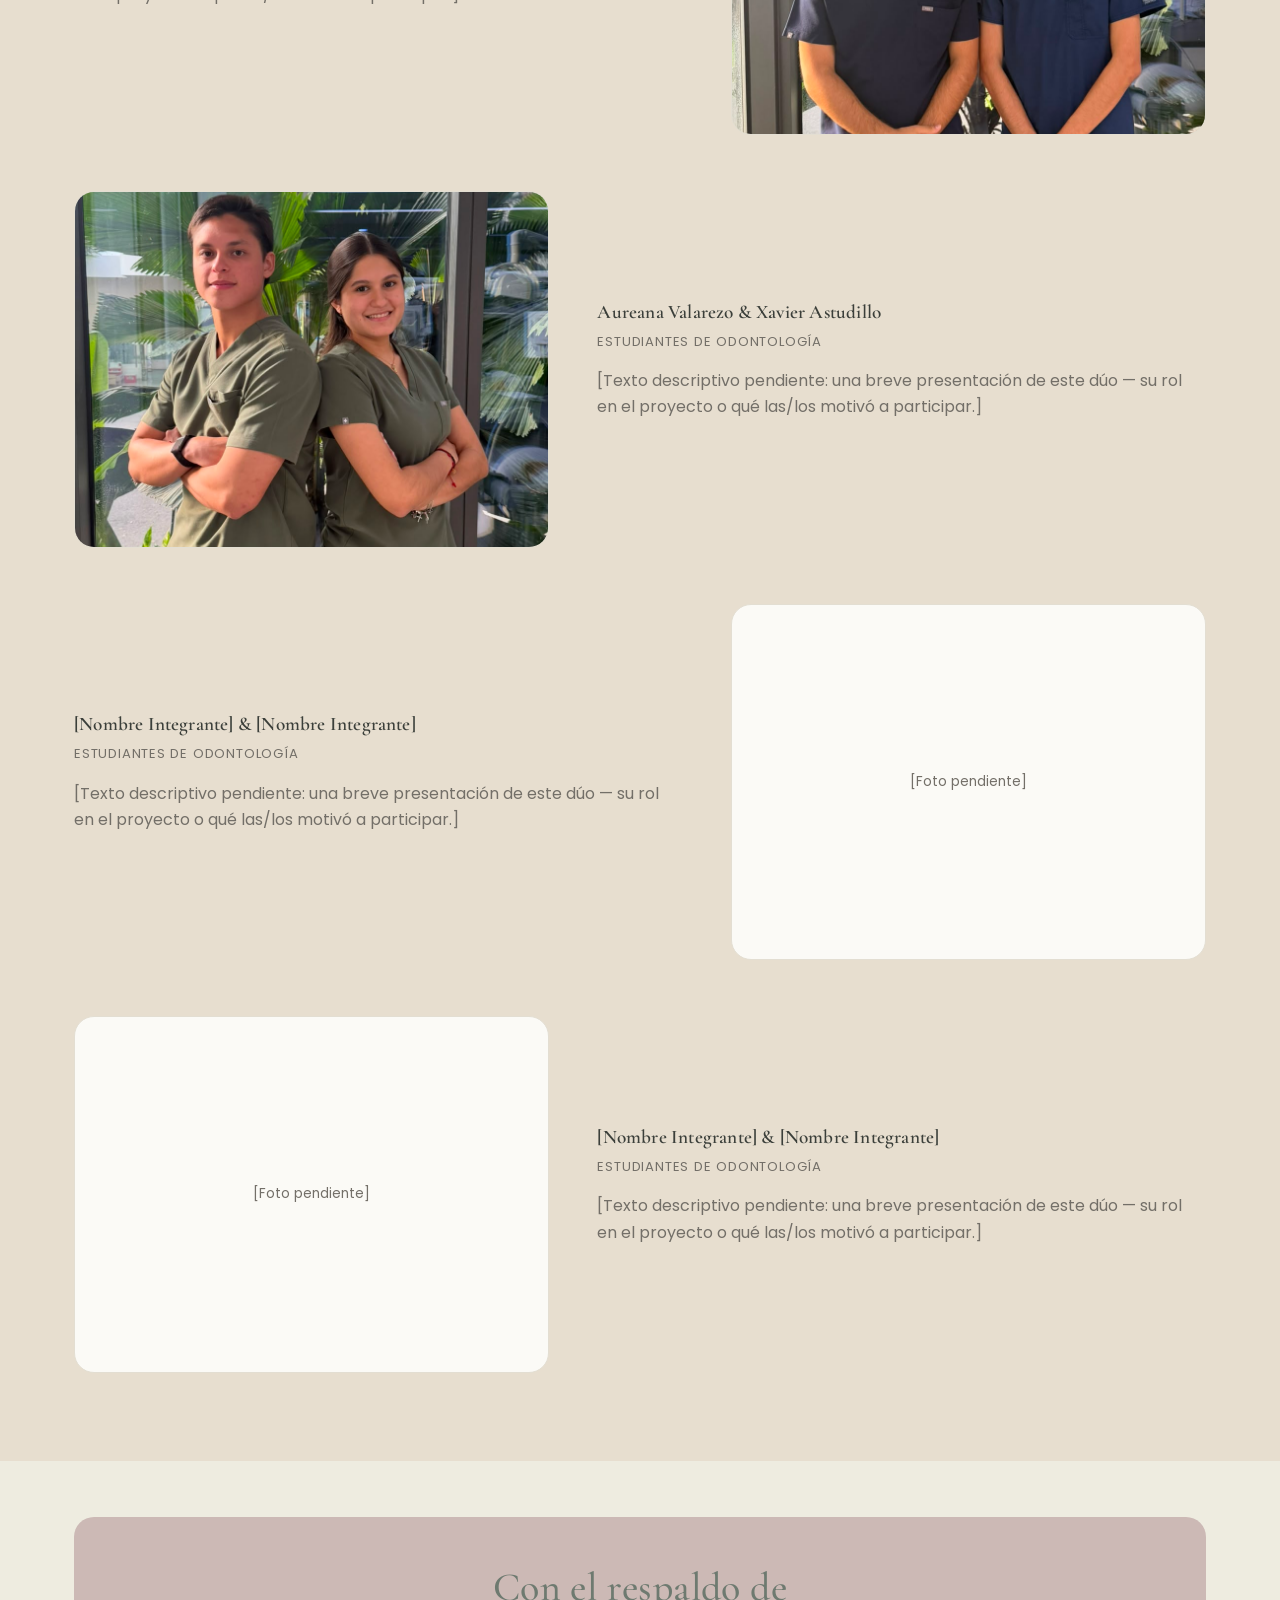
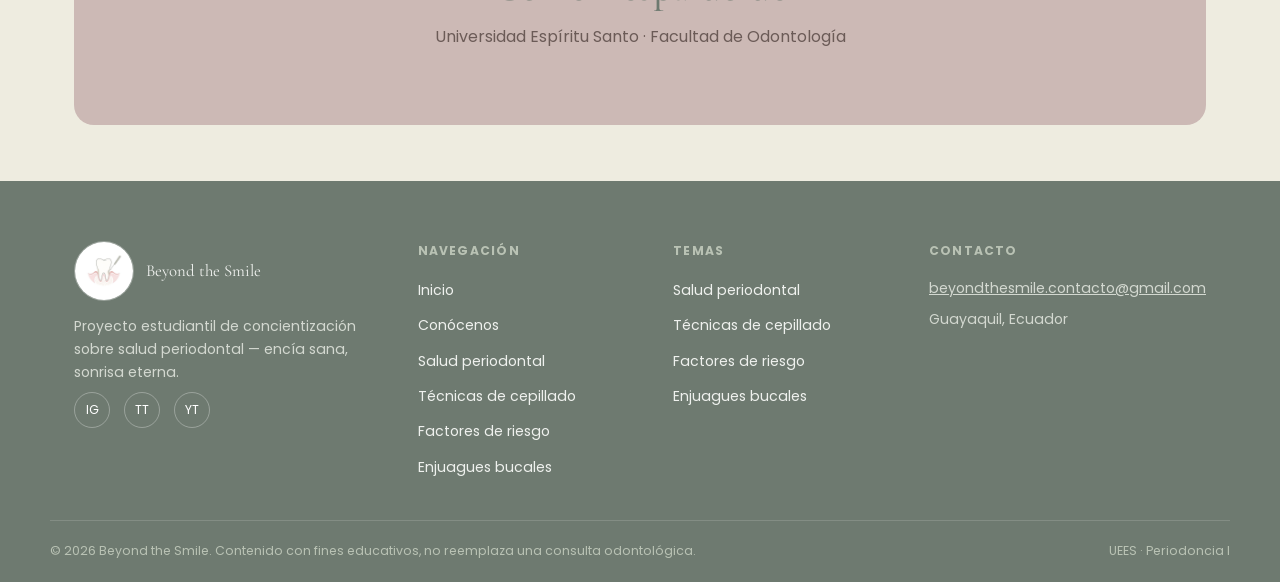
==== commit 6846d60d: "Completa el respaldo institucional y actualiza el README Reemplaza "[Universidad] · [Facultad] · [Sp" ====
--- a/pages/conocenos.html
+++ b/pages/conocenos.html
@@ -100,7 +100,7 @@
     <div class="wrap">
       <div class="cta-banner reveal-scale">
         <h2>Con el respaldo de</h2>
-        <p>[Universidad] · [Facultad] · [Sponsor o colaborador, si aplica]</p>
+        <p>Universidad Espíritu Santo · Facultad de Odontología</p>
       </div>
     </div>
   </section>
--- a/assets/css/styles.css
+++ b/assets/css/styles.css
@@ -69,6 +69,7 @@
 }
 
 p { margin: 0 0 16px; color: var(--ink-soft); }
+.content-wrap p { margin-bottom: 22px; }
 .lead { font-size: 1.08rem; max-width: 52ch; color: var(--ink-soft); }
 
 /* Buttons */
@@ -218,7 +219,7 @@
 .value-icon {
   width: 74px; height: 74px; border-radius: 50%;
   display: flex; align-items: center; justify-content: center;
-  margin: 0 auto 18px;
+  margin: 0 auto 18px; font-size: 1.9rem;
   transition: transform .4s var(--ease), box-shadow .4s ease;
 }
 .value-card:hover .value-icon { transform: scale(1.08) rotate(-4deg); box-shadow: 0 16px 28px -14px rgba(59,63,58,.35); }
@@ -248,14 +249,16 @@
 .topic-card:hover .topic-card-cta svg { transform: translateX(3px); }
 
 /* Photo collage (quiénes somos, home) */
-.photo-collage { display: grid; grid-template-columns: repeat(4, 1fr); gap: 14px; }
+.photo-collage { display: flex; gap: 14px; }
 .collage-col {
   aspect-ratio: 3/5;
+  flex: 1 1 0;
+  min-width: 0;
   border-radius: var(--radius-sm);
   overflow: hidden;
   background: var(--paper);
   border: 1px solid var(--line);
-  transition: transform .4s var(--ease), box-shadow .4s ease;
+  transition: transform .4s var(--ease), box-shadow .4s ease, flex .5s var(--ease), opacity .4s ease;
 }
 .collage-col:hover { transform: translateY(-6px); box-shadow: 0 20px 34px -20px rgba(59,63,58,.35); }
 .collage-col:nth-child(2), .collage-col:nth-child(4) { margin-top: 26px; }
@@ -266,6 +269,10 @@
   border: 1.5px dashed var(--stone);
   color: var(--stone);
   font-size: 1.6rem;
+}
+@media (hover: hover) {
+  .photo-collage:hover .collage-col { flex: 0.7 1 0; opacity: .4; }
+  .photo-collage:hover .collage-col:hover { flex: 3.6 1 0; opacity: 1; }
 }
 
 /* Stat strip visual */
@@ -296,6 +303,9 @@
 }
 .stat-strip p { color: #E7E9E6; margin: 0; max-width: 46ch; }
 
+/* Modificador reutilizable de 3 columnas (mantiene el colapso responsive) */
+.grid-cols-3 { grid-template-columns: repeat(3, 1fr); }
+
 /* Two-column comparison cards */
 .compare-grid { display: grid; grid-template-columns: 1fr 1fr; gap: 24px; margin-top: 32px; }
 .compare-card {
@@ -306,6 +316,18 @@
   transition: transform .35s var(--ease), box-shadow .35s ease;
 }
 .compare-card.c-alert { border-top-color: var(--dusty-deep); }
+.compare-card.c-stone { border-top-color: var(--stone); }
+.compare-card-img {
+  aspect-ratio: 4/3; max-height: 220px; background: var(--ivory); border-radius: var(--radius-sm);
+  overflow: hidden; margin-bottom: 16px;
+  box-shadow: 0 14px 26px -18px rgba(59,63,58,.35);
+}
+.compare-card-img img { width: 100%; height: 100%; object-fit: cover; display: block; }
+
+/* Comparación manual/eléctrico dentro de una misma tarjeta ancha */
+.brush-pick-grid { display: grid; grid-template-columns: repeat(2, 1fr); gap: 26px; margin-top: 20px; }
+.brush-pick h4 { font-family: var(--font-display); font-size: 1.15rem; font-weight: 500; color: var(--ink); margin: 0 0 6px; }
+.brush-pick p { font-size: 0.92rem; margin: 0; }
 .compare-card:hover { transform: translateY(-6px); box-shadow: 0 24px 40px -24px rgba(59,63,58,.35); }
 .compare-card h3 { font-family: var(--font-display); font-size: 1.4rem; margin-bottom: 14px; }
 .compare-card ul { margin: 0; padding-left: 20px; color: var(--ink-soft); font-size: 0.94rem; }
@@ -318,9 +340,37 @@
 .fact-box .fact-emoji { font-size: 1.8rem; margin-bottom: 10px; display: block; }
 .fact-box h3 { font-size: 1.05rem; margin-bottom: 8px; }
 .fact-box p { font-size: 0.9rem; margin: 0; }
+.fact-box ul { margin: 0; padding-left: 18px; font-size: 0.9rem; color: var(--ink-soft); }
+.fact-box li { margin-bottom: 4px; }
+.fact-box li:last-child { margin-bottom: 0; }
+
+/* Tarjeta del mapa de prevalencia (Ecuador) */
+.map-card {
+  max-width: 380px; margin: 0 auto 40px;
+  background: var(--sage-deep); border-radius: var(--radius);
+  padding: 32px; text-align: center;
+  box-shadow: 0 26px 50px -30px rgba(59,63,58,.3);
+}
+.map-card img { width: 100%; display: block; }
+.map-card p { margin: 16px 0 0; font-size: 0.85rem; color: rgba(255,255,255,.85); }
+
+/* Badge "Tema N" (rectángulo de color, estilo referencia) */
+.eyebrow-badge {
+  display: inline-block;
+  background: var(--sage-deep);
+  color: #fff;
+  font-size: 0.72rem;
+  font-weight: 700;
+  letter-spacing: 0.08em;
+  text-transform: uppercase;
+  padding: 6px 14px;
+  border-radius: 6px;
+  margin: 0 0 16px;
+}
 
 /* Icon-chip row (warning signs, prevention icons) */
 .chip-row { display: flex; flex-wrap: wrap; gap: 16px; margin-top: 32px; }
+.chip-row-cols2 { display: grid; grid-template-columns: repeat(2, 1fr); }
 .chip {
   display: flex; align-items: center; gap: 10px;
   background: var(--paper);
@@ -331,7 +381,89 @@
   transition: transform .3s ease, background .3s ease, border-color .3s ease;
 }
 .chip:hover { transform: translateY(-4px); background: var(--parchment); border-color: var(--dusty); }
-.chip .emoji { font-size: 1.15rem; }
+.chip .emoji { font-size: 1.35rem; }
+.chip-row-grid { display: grid; grid-template-columns: repeat(auto-fit, minmax(190px, 1fr)); gap: 16px; margin-top: 32px; }
+.chip-row-grid .chip { width: 100%; }
+
+/* Tarjetas de técnica (cabecera de color + cuerpo) */
+.technique-grid { display: grid; grid-template-columns: repeat(3, 1fr); gap: 22px; margin-top: 36px; }
+.technique-card {
+  background: var(--paper); border: 1px solid var(--line); border-radius: var(--radius);
+  overflow: hidden; transition: transform .35s var(--ease), box-shadow .35s ease;
+}
+.technique-card:hover { transform: translateY(-6px); box-shadow: 0 24px 40px -24px rgba(59,63,58,.35); }
+.technique-card-head {
+  padding: 14px 22px; font-weight: 600; font-size: 0.95rem; color: #fff;
+  min-height: 108px; display: flex; align-items: center;
+}
+.technique-card-head.c-sage { background: var(--sage); }
+.technique-card-head.c-dusty { background: var(--dusty-deep); }
+.technique-card-head.c-stone { background: var(--stone); }
+.technique-card-img {
+  aspect-ratio: 4/3;
+  background: var(--ivory);
+  display: flex; align-items: center; justify-content: center;
+  overflow: hidden;
+}
+.technique-card-img img { width: 100%; height: 100%; object-fit: contain; }
+.technique-card-body { padding: 22px; }
+.technique-card-body p { font-size: 0.92rem; margin-bottom: 0; }
+.technique-card-link {
+  display: inline-flex; align-items: center; gap: 6px; margin-top: 14px;
+  font-size: 0.85rem; font-weight: 600; color: var(--dusty-deep); text-decoration: none;
+}
+.technique-card-link:hover { text-decoration: underline; }
+
+/* Video destacado con descripción (grillas de aprendizaje) */
+.video-feature .video-placeholder { aspect-ratio: 4/3; }
+.video-feature p { font-size: 0.9rem; margin: 14px 0 0; }
+.video-feature a { font-size: 0.85rem; font-weight: 600; color: var(--dusty-deep); text-decoration: none; }
+.video-feature a:hover { text-decoration: underline; }
+
+/* Lista con ícono (tipos de enjuague, marcas) */
+.icon-list { display: flex; flex-direction: column; gap: 18px; margin-top: 18px; }
+.icon-list-item { display: flex; gap: 14px; align-items: flex-start; }
+.icon-list-icon {
+  flex: 0 0 auto; width: 42px; height: 42px; border-radius: 50%;
+  background: var(--ivory); display: flex; align-items: center; justify-content: center; font-size: 1.2rem;
+}
+.icon-list-item h4 { margin: 0 0 4px; font-family: var(--font-display); font-size: 1.05rem; font-weight: 500; color: var(--ink); }
+.icon-list-item p { margin: 0; font-size: 0.88rem; }
+
+/* Tarjetas de producto con foto (marcas de enjuague) */
+.product-grid { display: grid; grid-template-columns: repeat(4, 1fr); gap: 22px; margin-top: 22px; }
+.product-card { text-align: center; }
+.product-card-img {
+  aspect-ratio: 3/4; max-height: 260px; background: var(--ivory);
+  border-radius: var(--radius-sm); overflow: hidden; margin-bottom: 14px; padding: 14px;
+  display: flex; align-items: center; justify-content: center;
+  box-shadow: 0 14px 26px -18px rgba(59,63,58,.35);
+}
+.product-card-img img { width: 100%; height: 100%; object-fit: contain; mix-blend-mode: multiply; }
+.product-card h4 { font-family: var(--font-display); font-size: 1.05rem; font-weight: 500; margin: 0 0 6px; color: var(--ink); }
+.product-card p { font-size: 0.85rem; margin: 0; }
+
+/* Barra final destacada */
+.note-bar {
+  background: var(--sage-deep); color: #fff; border-radius: 999px;
+  padding: 18px 30px; display: flex; align-items: center; justify-content: center; gap: 12px;
+  text-align: center; font-family: var(--font-display); font-size: 1.05rem;
+}
+
+/* Tarjeta de video incrustado entre secciones de contenido */
+.video-card {
+  display: flex; align-items: center; gap: 22px;
+  background: var(--sage-deep); color: #fff;
+  border-radius: var(--radius); padding: 26px 30px; margin: 48px 0;
+}
+.video-card-play {
+  flex: 0 0 auto; width: 56px; height: 56px; border-radius: 50%;
+  background: rgba(255,255,255,.16);
+  display: flex; align-items: center; justify-content: center;
+  font-size: 1.3rem;
+}
+.video-card-info h3 { color: #fff; margin-bottom: 4px; }
+.video-card-info p { color: rgba(255,255,255,.78); margin: 0; font-size: 0.88rem; }
 
 /* Callout */
 .callout {
@@ -345,6 +477,52 @@
 .callout:hover { transform: translateX(4px); }
 .callout p { margin: 0; color: var(--sage-deep); font-family: var(--font-display); font-size: 1.1rem; font-weight: 500; }
 
+/* Pasos numerados */
+.step-list { display: grid; gap: 16px; margin-top: 32px; counter-reset: step; }
+.step-item {
+  position: relative; background: var(--paper); border: 1px solid var(--line);
+  border-radius: var(--radius-sm); padding: 22px 24px 22px 76px;
+  transition: transform .3s var(--ease), box-shadow .3s ease;
+}
+.step-item:hover { transform: translateY(-4px); box-shadow: 0 20px 36px -22px rgba(59,63,58,.3); }
+.step-item::before {
+  counter-increment: step; content: counter(step);
+  position: absolute; left: 22px; top: 22px;
+  width: 38px; height: 38px; border-radius: 50%;
+  background: var(--sage-deep); color: #fff;
+  display: flex; align-items: center; justify-content: center;
+  font-weight: 600; font-family: var(--font-display); font-size: 1.1rem;
+}
+.step-item:nth-child(4n+2)::before { background: var(--dusty-deep); }
+.step-item:nth-child(4n+3)::before { background: var(--stone); }
+.step-item:nth-child(4n+4)::before { background: var(--sage); }
+.step-item h3 { margin: 0 0 6px; font-size: 1.1rem; }
+.step-item p { margin: 0; font-size: 0.92rem; }
+
+/* Caja de referencias bibliográficas */
+.references-box { background: var(--sage-deep); color: #fff; border-radius: var(--radius); padding: 32px; margin-top: 32px; }
+.references-box h3 { color: #fff; margin-top: 0; }
+.references-box ol { padding-left: 22px; margin: 0; }
+.references-box li { margin-bottom: 16px; font-size: 0.9rem; color: rgba(255,255,255,.85); }
+.references-box li:last-child { margin-bottom: 0; }
+.references-box a { color: #fff; text-decoration: underline; word-break: break-word; }
+.references-box a:hover { color: var(--parchment); }
+
+/* Navegación rápida por anclas dentro de la página */
+.page-subnav {
+  display: flex; flex-wrap: wrap; gap: 12px; margin-top: 28px;
+  padding: 22px; background: var(--paper); border: 1px solid var(--line); border-radius: var(--radius);
+  box-shadow: 0 24px 46px -30px rgba(59,63,58,.3);
+}
+.page-subnav a {
+  display: inline-flex; align-items: center; gap: 9px;
+  background: var(--ivory); border: 1px solid var(--line); border-radius: 999px;
+  padding: 12px 20px; font-size: 0.95rem; font-weight: 600; color: var(--sage-deep);
+  text-decoration: none; transition: background .3s ease, color .3s ease, transform .3s ease;
+}
+.page-subnav a span { font-size: 1.15rem; }
+.page-subnav a:hover { background: var(--sage-deep); color: #fff; transform: translateY(-3px); }
+
 /* Comparison table */
 .table-wrap { margin: 32px 0; border-radius: var(--radius-sm); overflow: hidden; border: 1px solid var(--line); }
 table.compare-table { width: 100%; border-collapse: collapse; background: var(--paper); }
@@ -360,7 +538,7 @@
   width: 64px; height: 64px; border-radius: 50%;
   background: var(--paper); border: 1px solid var(--line);
   display: flex; align-items: center; justify-content: center;
-  margin: 0 auto 12px; font-size: 1.6rem;
+  margin: 0 auto 12px; font-size: 1.75rem;
   transition: transform .3s var(--ease);
 }
 .prevention-item:hover .prevention-icon { transform: scale(1.1) rotate(-6deg); background: var(--dusty); }
@@ -414,6 +592,33 @@
 .video-placeholder-inner p { color: #fff; font-weight: 600; margin: 0 0 4px; }
 .video-placeholder-inner span { font-size: 0.8rem; color: #D9DDD8; }
 
+/* Carrusel de videos (auto-scroll + flechas + zoom en hover) */
+.video-carousel { position: relative; margin-top: 44px; }
+.video-carousel-track {
+  display: flex; gap: 24px;
+  overflow-x: auto; overflow-y: hidden;
+  scroll-snap-type: x mandatory;
+  scroll-behavior: smooth;
+  padding: 14px 4px 20px;
+  -ms-overflow-style: none; scrollbar-width: none;
+}
+.video-carousel-track::-webkit-scrollbar { display: none; }
+.video-carousel-slide { flex: 0 0 clamp(240px, 40%, 380px); scroll-snap-align: start; }
+.video-carousel-slide .video-placeholder { transition: transform .4s var(--ease), box-shadow .4s ease; }
+.video-carousel-slide:hover .video-placeholder { transform: scale(1.045); box-shadow: 0 28px 48px -22px rgba(59,63,58,.4); }
+.carousel-arrow {
+  position: absolute; top: 50%; transform: translateY(-50%);
+  width: 44px; height: 44px; border-radius: 50%;
+  background: var(--paper); border: 1px solid var(--line);
+  display: flex; align-items: center; justify-content: center;
+  cursor: pointer; z-index: 3; color: var(--sage-deep);
+  box-shadow: 0 14px 26px -14px rgba(59,63,58,.35);
+  transition: background .3s ease, color .3s ease, transform .3s ease;
+}
+.carousel-arrow:hover { background: var(--sage-deep); color: #fff; }
+.carousel-arrow-prev { left: -22px; }
+.carousel-arrow-next { right: -22px; }
+
 /* CTA banner */
 .cta-banner {
   background: var(--dusty);
@@ -447,6 +652,24 @@
   box-shadow: 0 20px 40px -22px rgba(59,63,58,.4);
 }
 .page-hero-badge img { width: 100%; height: 100%; object-fit: cover; }
+.hero-essentials {
+  background: var(--paper); border: 1px solid var(--line); border-radius: var(--radius);
+  padding: 34px 36px; box-shadow: 0 26px 50px -30px rgba(59,63,58,.3);
+  margin-top: 178px;
+}
+.hero-essentials h3 { margin-bottom: 18px; font-size: 1.3rem; }
+.hero-essentials ul { margin: 0; padding-left: 20px; color: var(--ink-soft); font-size: 1.02rem; }
+.hero-essentials li { margin-bottom: 18px; }
+.hero-essentials li:last-child { margin-bottom: 0; }
+.hero-zigzag-frame {
+  aspect-ratio: 1/1;
+  max-width: 420px;
+  margin: 0 auto 0 auto;
+  clip-path: polygon(50% 0%, 61% 9%, 74% 3%, 78% 16%, 92% 14%, 90% 28%, 100% 38%, 89% 46%, 96% 59%, 82% 61%, 80% 76%, 66% 71%, 60% 87%, 50% 76%, 40% 87%, 34% 71%, 20% 76%, 18% 61%, 4% 59%, 11% 46%, 0% 38%, 10% 28%, 8% 14%, 22% 16%, 26% 3%, 39% 9%);
+  filter: drop-shadow(0 26px 40px rgba(59,63,58,.4));
+}
+.hero-zigzag-frame img { width: 100%; height: 100%; object-fit: cover; display: block; }
+@media (min-width: 901px) { .hero-zigzag-frame { margin-left: auto; } }
 
 /* Pager */
 .pager { display: flex; justify-content: space-between; align-items: center; }
@@ -484,17 +707,24 @@
 @media (max-width: 900px) {
   .main-nav { display: none; }
   .hero-inner { grid-template-columns: 1fr; }
-  .values-grid, .topics-grid, .fact-row, .compare-grid, .prevention-grid, .photo-collage { grid-template-columns: repeat(2, 1fr); }
+  .values-grid, .topics-grid, .fact-row, .compare-grid, .prevention-grid, .technique-grid, .grid-cols-3, .product-grid { grid-template-columns: repeat(2, 1fr); }
   .footer-grid { grid-template-columns: 1fr 1fr; }
   .stat-strip { grid-template-columns: 1fr; text-align: center; }
   .stat-visual { margin: 0 auto; }
+  .photo-collage { flex-wrap: wrap; }
+  .collage-col { flex: 1 1 calc(50% - 7px); }
   .collage-col:nth-child(2), .collage-col:nth-child(4) { margin-top: 0; }
   .team-row, .team-row:nth-child(even) { flex-direction: column; gap: 24px; }
   .team-row-photo { flex: none; width: 100%; }
+  .carousel-arrow-prev { left: 4px; }
+  .carousel-arrow-next { right: 4px; }
+  .hero-essentials { margin-top: 32px; }
 }
 @media (max-width: 560px) {
-  .values-grid, .topics-grid, .fact-row, .compare-grid, .prevention-grid, .photo-collage { grid-template-columns: 1fr; }
+  .values-grid, .topics-grid, .fact-row, .compare-grid, .prevention-grid, .chip-row-cols2, .technique-grid, .brush-pick-grid, .grid-cols-3, .product-grid { grid-template-columns: 1fr; }
   .footer-grid { grid-template-columns: 1fr; }
+  .collage-col { flex: 1 1 100%; }
+  .carousel-arrow { display: none; }
 }
 
 a:focus-visible, button:focus-visible { outline: 2px solid var(--dusty-deep); outline-offset: 2px; }
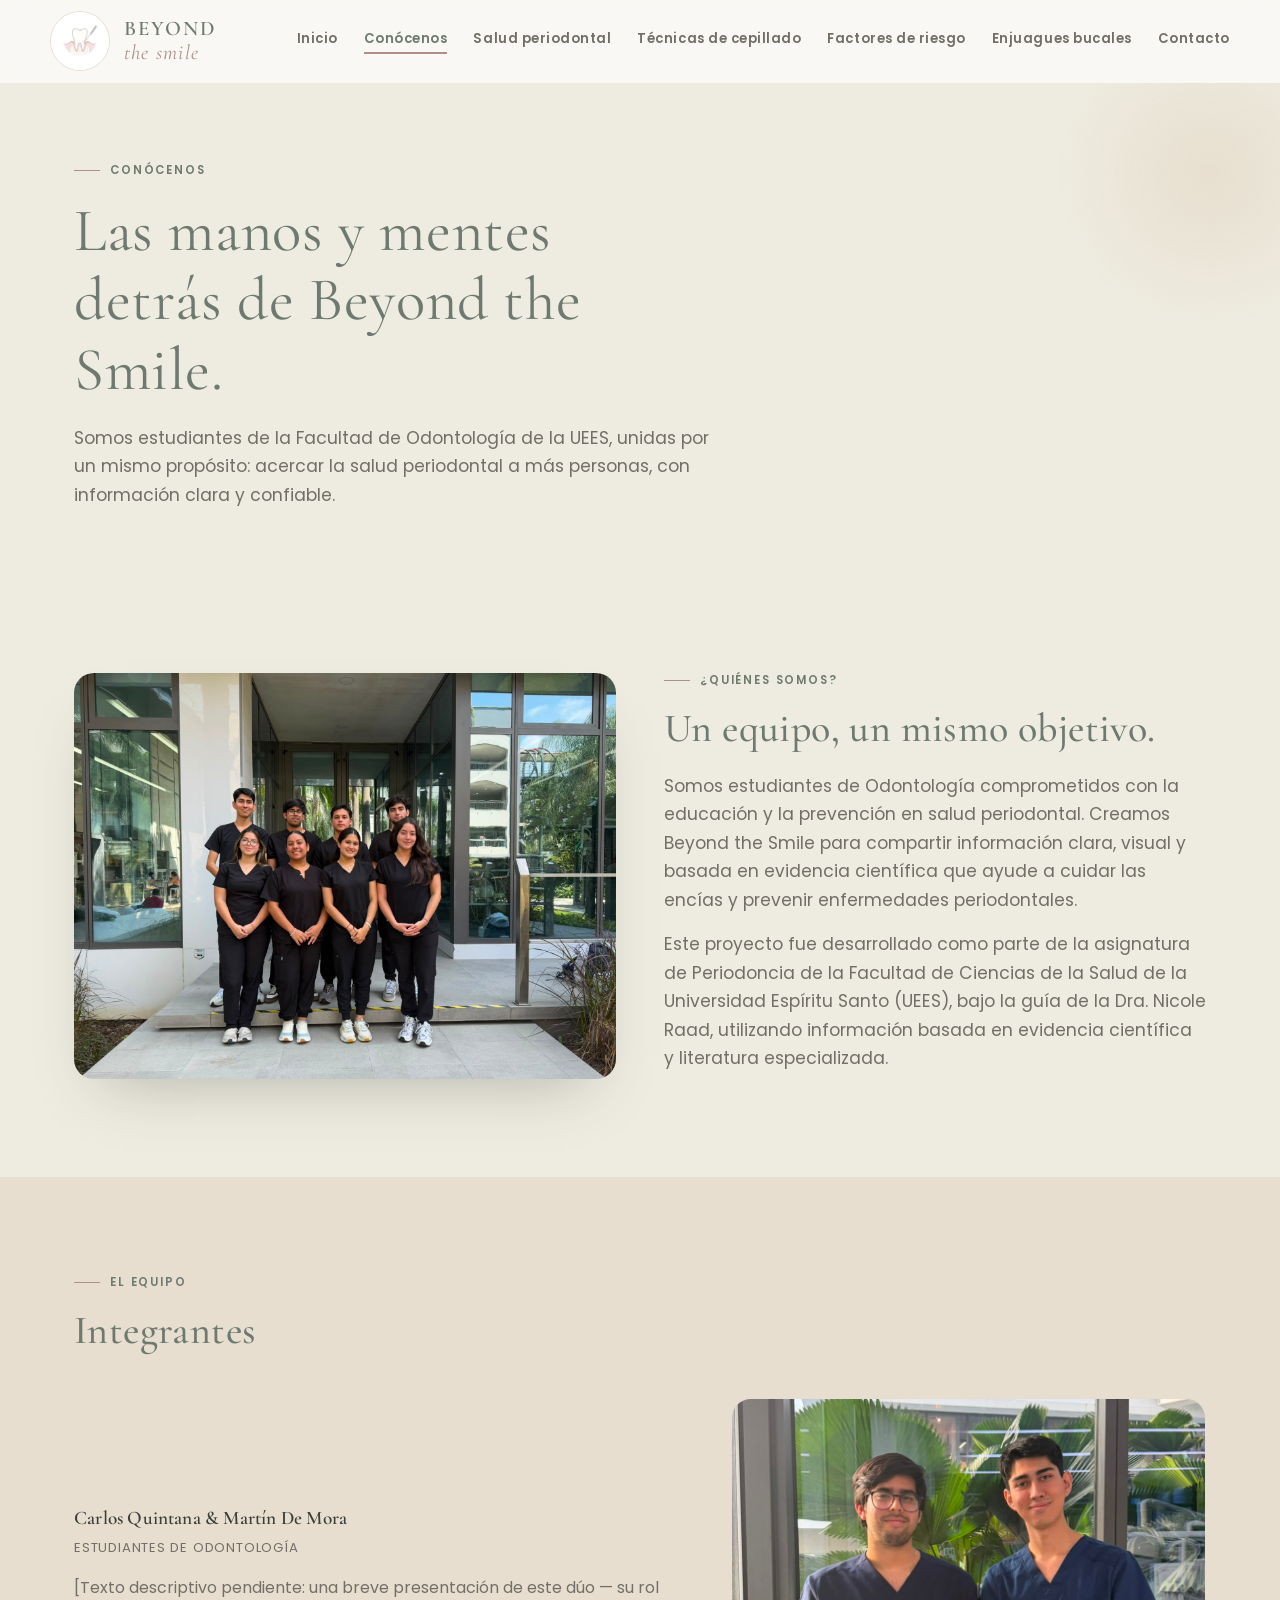
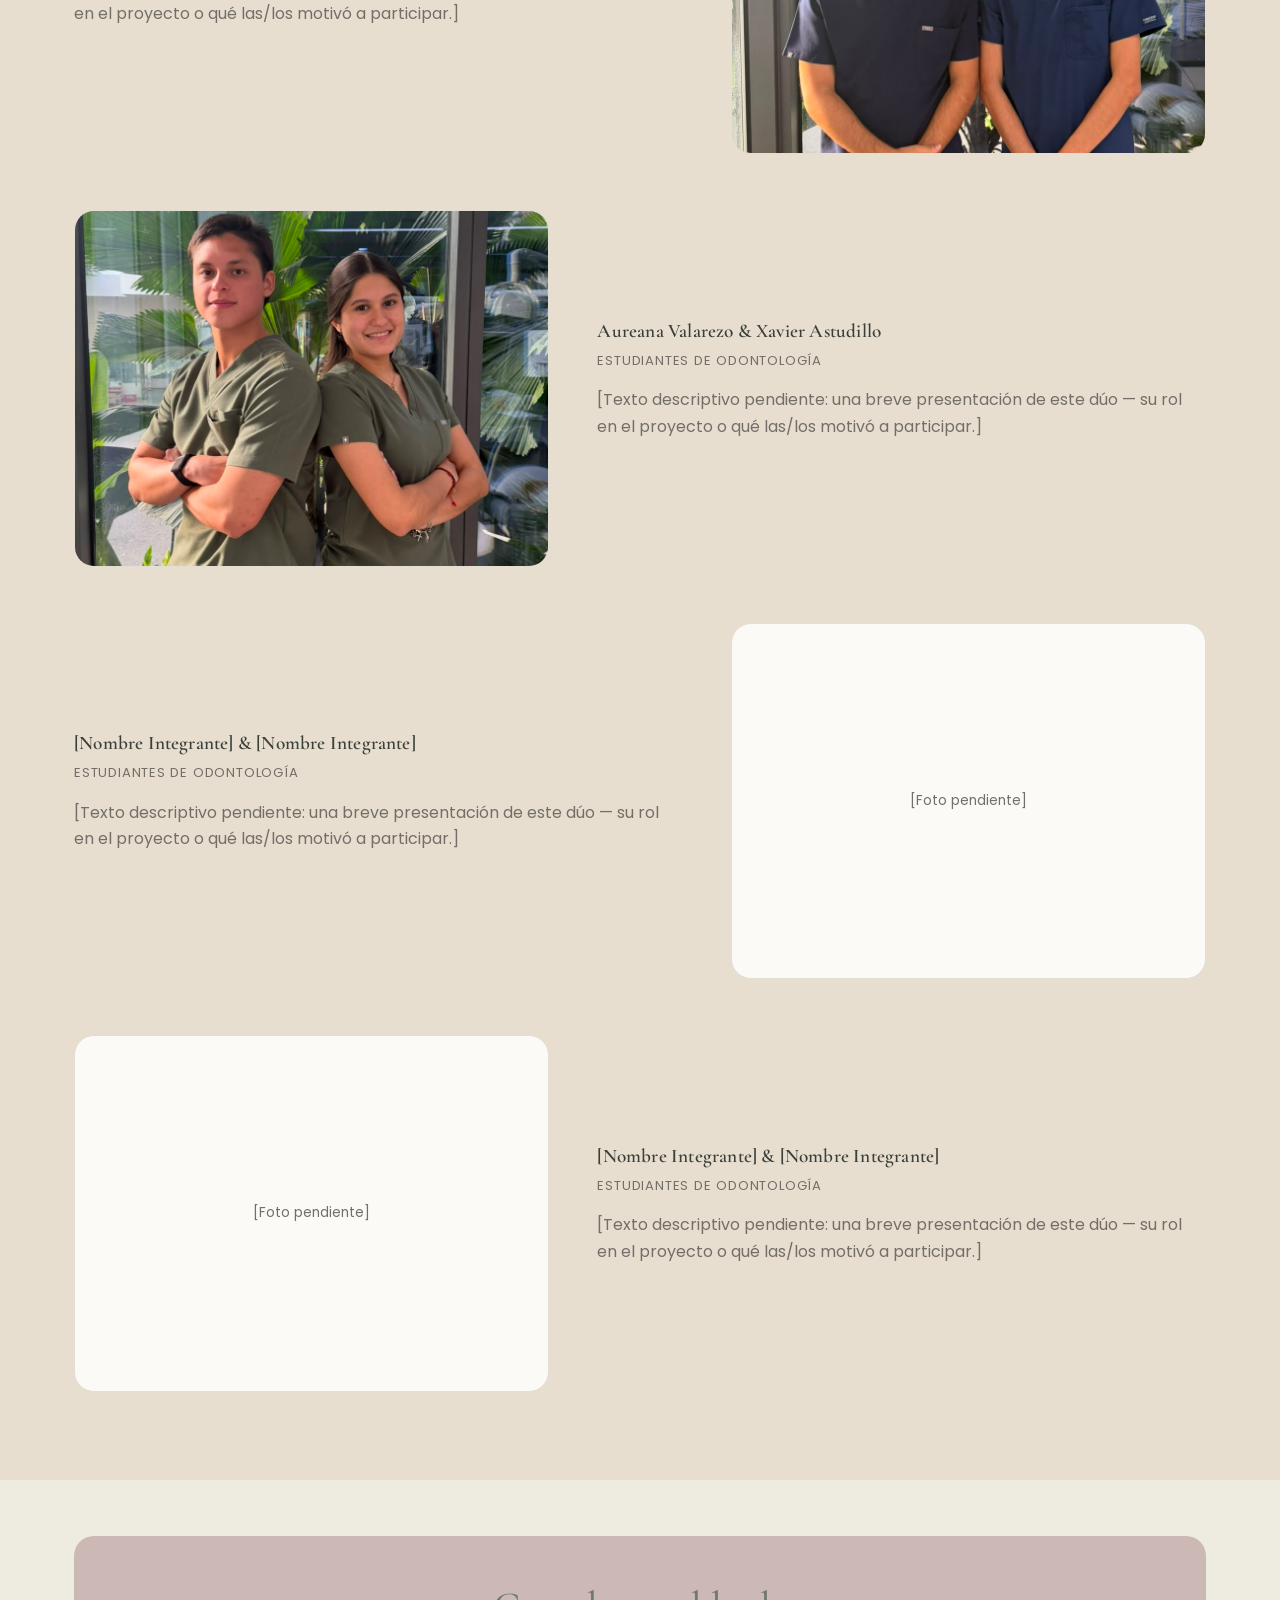
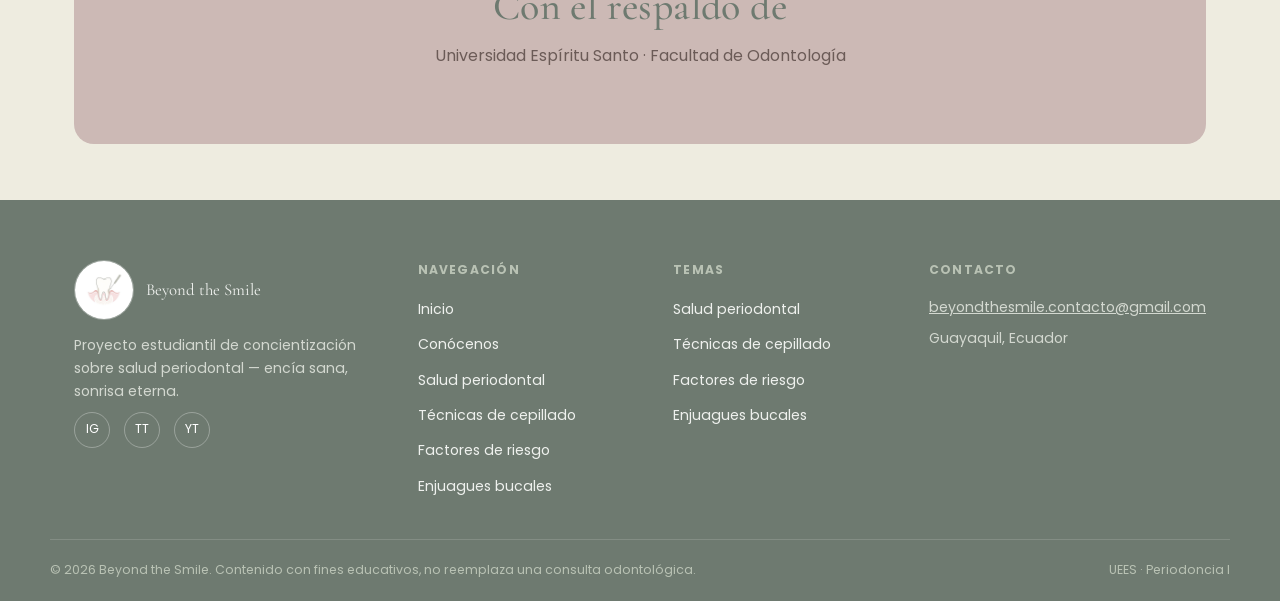
==== commit 7316235b: "Completa el texto de presentación en Conócenos Reemplaza los dos placeholders de "¿Quiénes somos?" c" ====
--- a/pages/conocenos.html
+++ b/pages/conocenos.html
@@ -48,8 +48,8 @@
         <div class="reveal-right">
           <p class="eyebrow">¿Quiénes somos?</p>
           <h2>Un equipo, un mismo objetivo.</h2>
-          <p class="lead">[Espacio para el texto de presentación del equipo: quiénes son, qué las une, y qué las motivó a crear este proyecto. Aquí pueden contar la historia detrás de Beyond the Smile.]</p>
-          <p class="lead">[Espacio adicional para mencionar el respaldo académico — asignatura, facultad, profesores guía, etc.]</p>
+          <p class="lead">Somos estudiantes de Odontología comprometidos con la educación y la prevención en salud periodontal. Creamos Beyond the Smile para compartir información clara, visual y basada en evidencia científica que ayude a cuidar las encías y prevenir enfermedades periodontales.</p>
+          <p class="lead">Este proyecto fue desarrollado como parte de la asignatura de Periodoncia de la Facultad de Ciencias de la Salud de la Universidad Espíritu Santo (UEES), bajo la guía de la Dra. Nicole Raad, utilizando información basada en evidencia científica y literatura especializada.</p>
         </div>
       </div>
     </div>
--- a/assets/css/styles.css
+++ b/assets/css/styles.css
@@ -129,7 +129,19 @@
 }
 .main-nav a:hover, .main-nav a.active { color: var(--sage-deep); }
 .main-nav a:hover::after, .main-nav a.active::after { width: 100%; }
-.nav-toggle { display: none; }
+.nav-toggle {
+  display: none; flex-direction: column; justify-content: center; align-items: center;
+  gap: 5px; width: 40px; height: 40px; padding: 0; margin: 0;
+  background: none; border: none; cursor: pointer; flex-shrink: 0;
+}
+.nav-toggle span {
+  display: block; width: 24px; height: 2px; border-radius: 2px;
+  background: var(--sage-deep);
+  transition: transform .3s var(--ease), opacity .2s ease;
+}
+.nav-toggle[aria-expanded="true"] span:nth-child(1) { transform: translateY(7px) rotate(45deg); }
+.nav-toggle[aria-expanded="true"] span:nth-child(2) { opacity: 0; }
+.nav-toggle[aria-expanded="true"] span:nth-child(3) { transform: translateY(-7px) rotate(-45deg); }
 
 /* =========================================================
    HERO
@@ -217,16 +229,20 @@
 .value-card { text-align: center; transition: transform .4s var(--ease); }
 .value-card:hover { transform: translateY(-8px); }
 .value-icon {
-  width: 74px; height: 74px; border-radius: 50%;
+  width: 74px; height: 74px; border-radius: 50%; overflow: hidden;
   display: flex; align-items: center; justify-content: center;
   margin: 0 auto 18px; font-size: 1.9rem;
   transition: transform .4s var(--ease), box-shadow .4s ease;
 }
+.value-icon img { width: 100%; height: 100%; object-fit: cover; }
 .value-card:hover .value-icon { transform: scale(1.08) rotate(-4deg); box-shadow: 0 16px 28px -14px rgba(59,63,58,.35); }
 .value-icon.c-sage { background: var(--sage); color: #fff; }
 .value-icon.c-dusty { background: var(--dusty); color: #fff; }
 .value-icon.c-parchment { background: var(--parchment); color: var(--sage-deep); }
 .value-icon.c-stone { background: var(--stone); color: #fff; }
+.value-icon.icon-plain { background: none; overflow: visible; width: auto; height: 96px; border-radius: 0; }
+.value-icon.icon-plain img { width: auto; height: 100%; object-fit: contain; filter: drop-shadow(0 12px 18px rgba(59,63,58,.28)); }
+.value-card:hover .value-icon.icon-plain { box-shadow: none; }
 .value-card p { font-size: 0.9rem; max-width: 24ch; margin: 0 auto; }
 
 /* Topic cards (circular icon images from user) */
@@ -306,6 +322,26 @@
 /* Modificador reutilizable de 3 columnas (mantiene el colapso responsive) */
 .grid-cols-3 { grid-template-columns: repeat(3, 1fr); }
 
+/* Texto + imagen a media sangría */
+.split-media { display: grid; grid-template-columns: 1.15fr 1fr; gap: 40px; align-items: center; margin-top: 8px; margin-bottom: 56px; }
+.split-media-figure { position: relative; display: flex; justify-content: center; }
+.split-media-blob {
+  position: absolute; inset: 6% 10%; border-radius: 50%;
+  background: radial-gradient(circle, var(--dusty) 0%, transparent 72%);
+  opacity: .55; filter: blur(4px); z-index: 0;
+  animation: float 8s ease-in-out infinite;
+}
+.split-media-figure img {
+  position: relative; z-index: 1; width: 100%; max-width: 380px; height: auto; display: block;
+  filter: drop-shadow(0 20px 30px rgba(59,63,58,.25));
+  transition: transform .45s var(--ease);
+}
+.split-media-figure:hover img { transform: translateY(-6px) scale(1.03) rotate(-1deg); }
+@media (max-width: 800px) {
+  .split-media { grid-template-columns: 1fr; }
+  .split-media-figure { order: -1; margin-bottom: 8px; }
+}
+
 /* Two-column comparison cards */
 .compare-grid { display: grid; grid-template-columns: 1fr 1fr; gap: 24px; margin-top: 32px; }
 .compare-card {
@@ -334,15 +370,26 @@
 .compare-card li { margin-bottom: 8px; }
 
 /* Simple fact cards row (world/ecuador/risk) */
-.fact-row { display: grid; grid-template-columns: repeat(3, 1fr); gap: 20px; margin-top: 36px; }
+.fact-row { display: grid; grid-template-columns: repeat(3, 1fr); gap: 20px; margin-top: 36px; align-items: stretch; }
 .fact-box { background: var(--paper); border-radius: var(--radius-sm); padding: 26px; border: 1px solid var(--line); transition: transform .3s var(--ease); }
 .fact-box:hover { transform: translateY(-5px); }
 .fact-box .fact-emoji { font-size: 1.8rem; margin-bottom: 10px; display: block; }
+.fact-icon { width: 46px; height: 46px; object-fit: contain; display: block; margin-bottom: 12px; }
+.fact-icon-map {
+  width: 150px; height: auto; background: #fff;
+  border: 2px solid var(--ink); border-radius: 10px; padding: 8px;
+}
 .fact-box h3 { font-size: 1.05rem; margin-bottom: 8px; }
 .fact-box p { font-size: 0.9rem; margin: 0; }
 .fact-box ul { margin: 0; padding-left: 18px; font-size: 0.9rem; color: var(--ink-soft); }
 .fact-box li { margin-bottom: 4px; }
 .fact-box li:last-child { margin-bottom: 0; }
+.fact-stat { display: flex; flex-direction: column; align-items: flex-start; gap: 8px; margin-top: 16px; }
+.fact-stat img { width: 100%; max-width: 220px; height: auto; display: block; }
+.fact-stat span { font-size: 0.82rem; color: var(--ink-soft); font-weight: 500; }
+.risk-list { list-style: none; margin: 0; padding: 0; display: flex; flex-direction: column; gap: 12px; }
+.risk-list li { display: flex; align-items: center; gap: 12px; margin: 0; font-size: 0.9rem; color: var(--ink-soft); }
+.risk-list img { width: 28px; height: 28px; object-fit: contain; flex-shrink: 0; }
 
 /* Tarjeta del mapa de prevalencia (Ecuador) */
 .map-card {
@@ -382,6 +429,26 @@
 }
 .chip:hover { transform: translateY(-4px); background: var(--parchment); border-color: var(--dusty); }
 .chip .emoji { font-size: 1.35rem; }
+.chip-icon { width: 30px; height: 30px; object-fit: contain; flex-shrink: 0; vertical-align: middle; }
+.chip-icon-lg { width: 46px; height: 46px; margin-right: 4px; }
+.chip-icon-xl { width: 64px; height: 64px; flex-shrink: 0; }
+.cause-main { display: flex; align-items: center; gap: 16px; }
+.cause-main p { margin: 0; }
+
+/* Señales de alerta: ícono circular grande con texto debajo */
+.alert-signals-grid { display: grid; grid-template-columns: repeat(5, 1fr); gap: 24px; margin-top: 32px; text-align: center; }
+.alert-signal-icon {
+  width: 100px; height: 100px; margin: 0 auto 14px; border-radius: 50%;
+  background: var(--paper); border: 3px solid var(--sage);
+  display: flex; align-items: center; justify-content: center;
+  box-shadow: 0 12px 22px -14px rgba(59,63,58,.35);
+  transition: transform .35s var(--ease), box-shadow .35s ease;
+}
+.alert-signal-icon img { width: 68%; height: 68%; object-fit: contain; }
+.alert-signal:hover .alert-signal-icon { transform: translateY(-6px) scale(1.06); box-shadow: 0 18px 28px -14px rgba(59,63,58,.4); }
+.alert-signal p { font-size: 0.9rem; font-weight: 500; margin: 0; }
+@media (max-width: 800px) { .alert-signals-grid { grid-template-columns: repeat(3, 1fr); } }
+@media (max-width: 560px) { .alert-signals-grid { grid-template-columns: repeat(2, 1fr); } }
 .chip-row-grid { display: grid; grid-template-columns: repeat(auto-fit, minmax(190px, 1fr)); gap: 16px; margin-top: 32px; }
 .chip-row-grid .chip { width: 100%; }
 
@@ -462,6 +529,7 @@
   display: flex; align-items: center; justify-content: center;
   font-size: 1.3rem;
 }
+.video-card-play img { width: 20px; height: auto; margin-left: 3px; }
 .video-card-info h3 { color: #fff; margin-bottom: 4px; }
 .video-card-info p { color: rgba(255,255,255,.78); margin: 0; font-size: 0.88rem; }
 
@@ -542,6 +610,7 @@
   transition: transform .3s var(--ease);
 }
 .prevention-item:hover .prevention-icon { transform: scale(1.1) rotate(-6deg); background: var(--dusty); }
+.prevention-icon img { width: 62%; height: 62%; object-fit: contain; }
 .prevention-item p { font-size: 0.85rem; margin: 0; }
 
 /* Team */
@@ -705,7 +774,19 @@
    RESPONSIVE
    ========================================================= */
 @media (max-width: 900px) {
-  .main-nav { display: none; }
+  .nav-toggle { display: flex; }
+  .main-nav {
+    position: absolute; top: 100%; left: 0; right: 0;
+    flex-direction: column; gap: 2px;
+    background: var(--paper); border-top: 1px solid var(--line);
+    padding: 8px 24px 4px; box-shadow: 0 24px 34px -22px rgba(59,63,58,.35);
+    max-height: 0; opacity: 0; overflow: hidden;
+    transition: max-height .35s var(--ease), opacity .3s ease;
+  }
+  .main-nav.open { max-height: 420px; opacity: 1; overflow-y: auto; }
+  .main-nav a { padding: 13px 2px; border-bottom: 1px solid var(--line); }
+  .main-nav a::after { display: none; }
+  .main-nav a:last-child { border-bottom: none; }
   .hero-inner { grid-template-columns: 1fr; }
   .values-grid, .topics-grid, .fact-row, .compare-grid, .prevention-grid, .technique-grid, .grid-cols-3, .product-grid { grid-template-columns: repeat(2, 1fr); }
   .footer-grid { grid-template-columns: 1fr 1fr; }
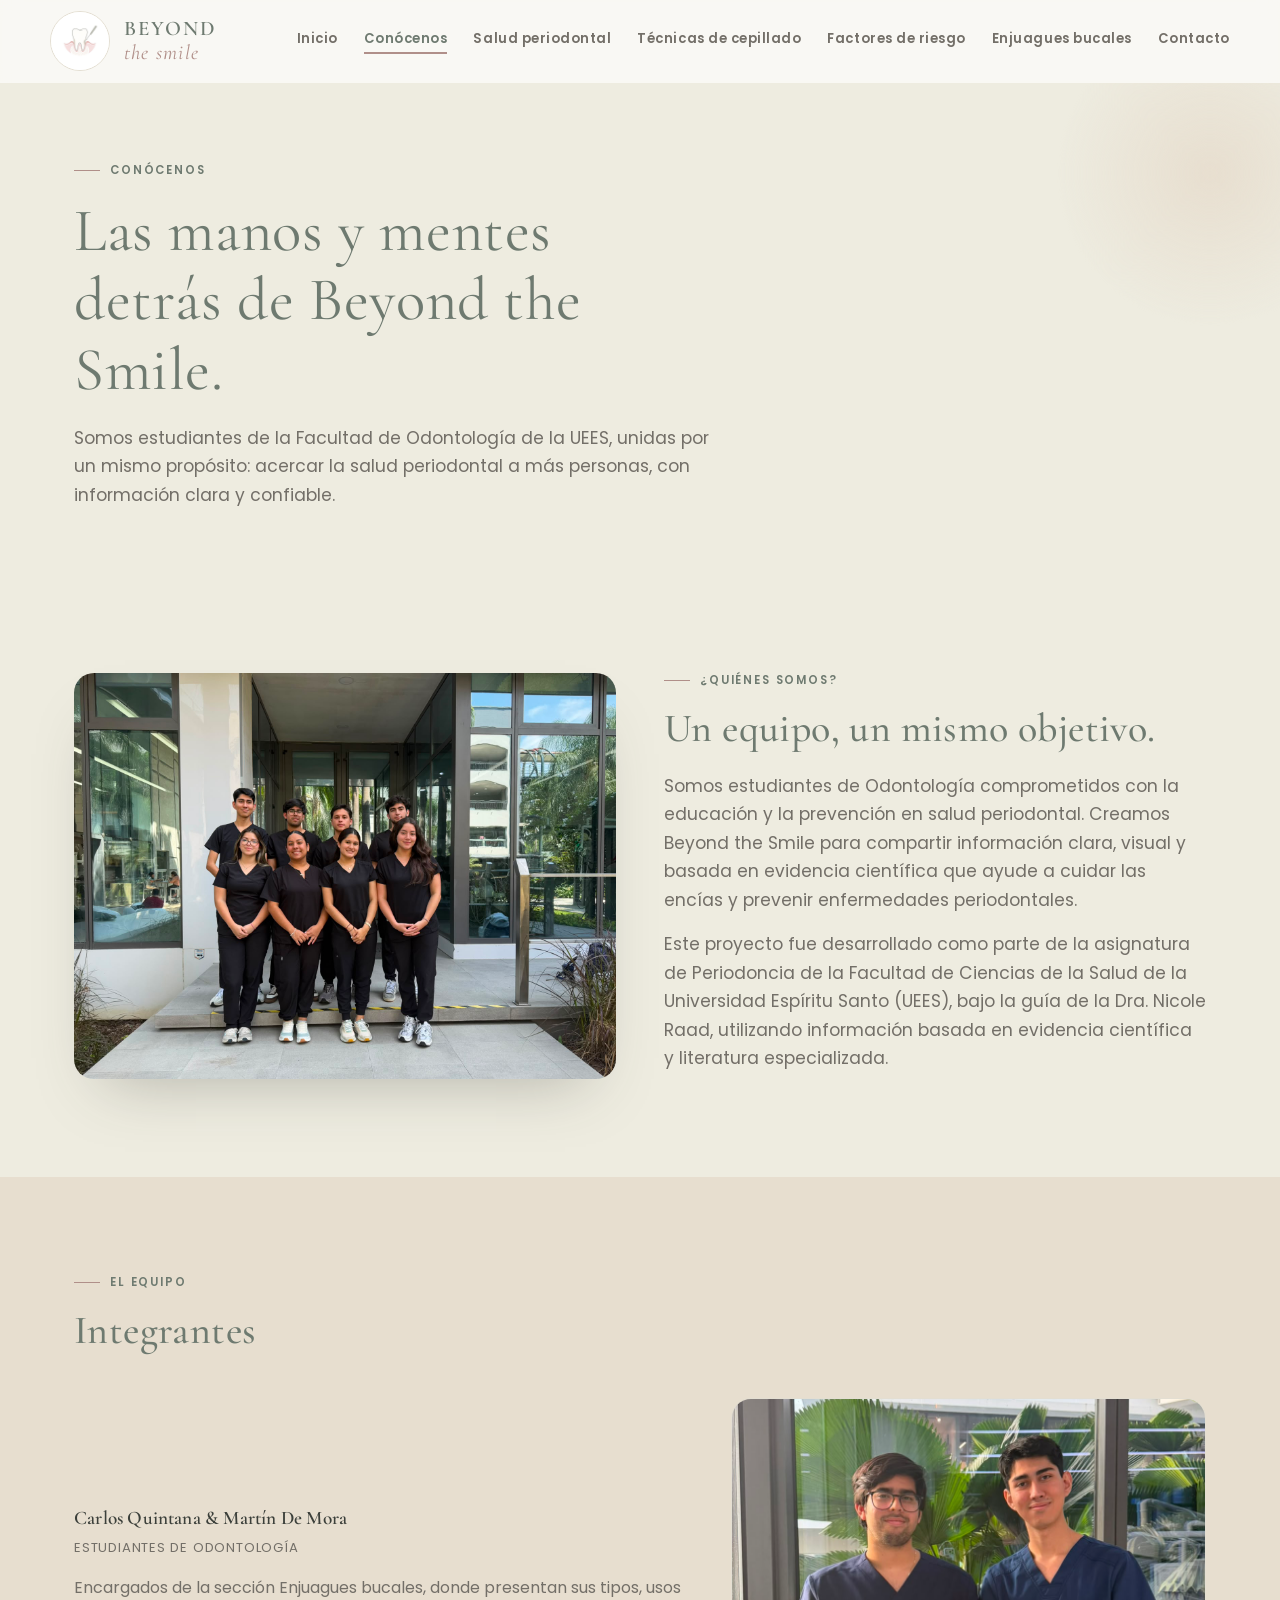
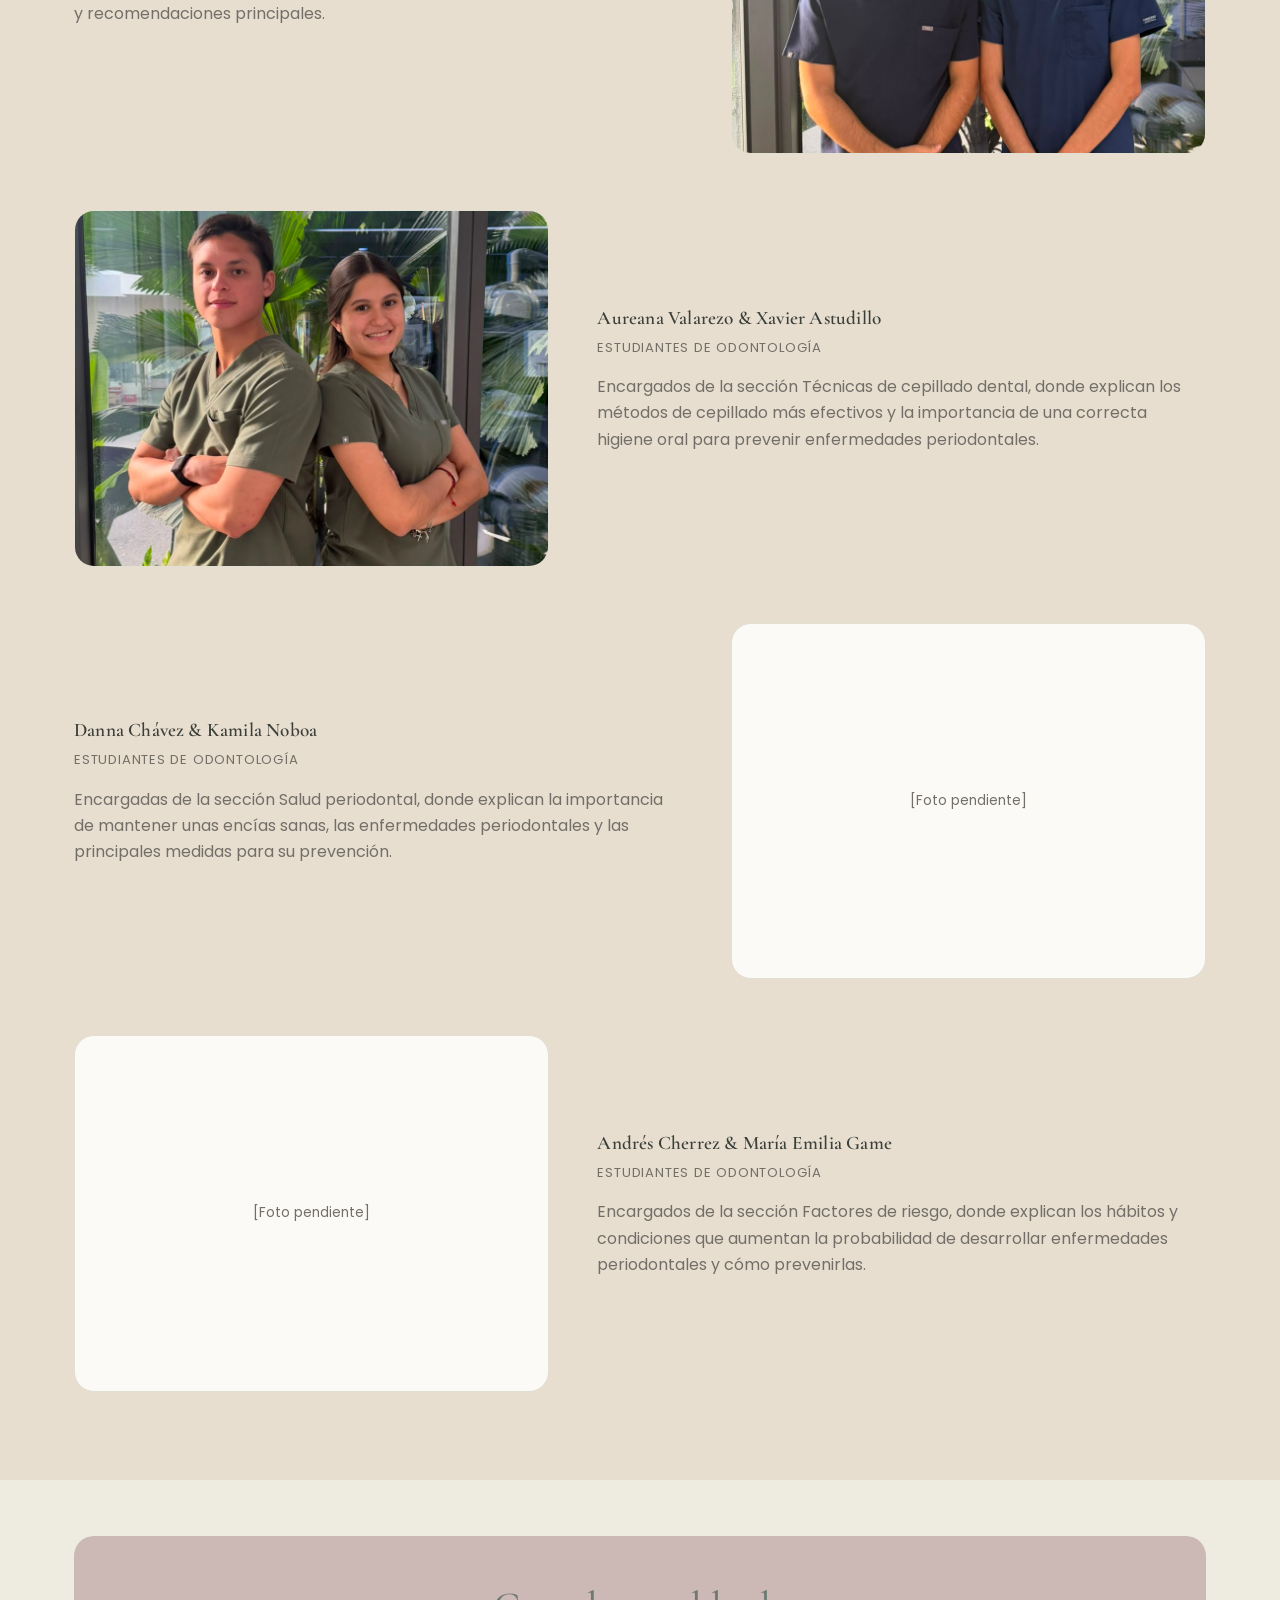
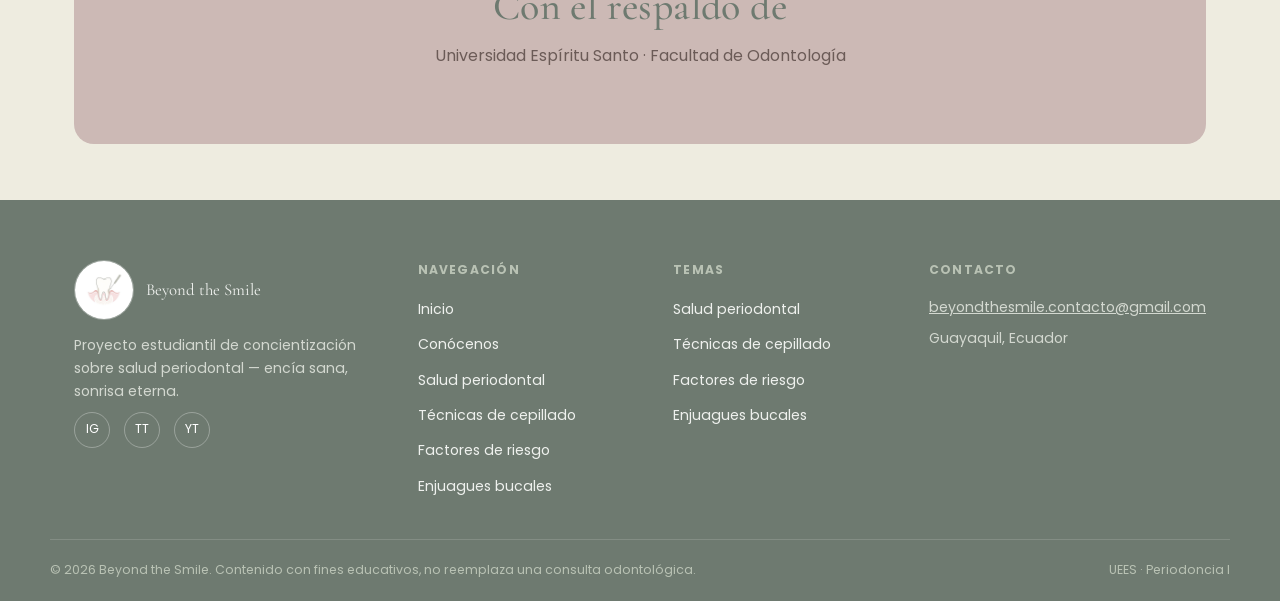
==== commit c327681c: "Completa nombres y descripciones de las 4 duplas del equipo Agrega Danna Chávez & Kamila Noboa y And" ====
--- a/pages/conocenos.html
+++ b/pages/conocenos.html
@@ -65,7 +65,7 @@
           <div class="team-row-info">
             <h3>Carlos Quintana &amp; Martín De Mora</h3>
             <span class="team-row-role">Estudiantes de Odontología</span>
-            <p class="team-row-bio">[Texto descriptivo pendiente: una breve presentación de este dúo — su rol en el proyecto o qué las/los motivó a participar.]</p>
+            <p class="team-row-bio">Encargados de la sección Enjuagues bucales, donde presentan sus tipos, usos y recomendaciones principales.</p>
           </div>
         </div>
         <div class="team-row reveal">
@@ -73,23 +73,23 @@
           <div class="team-row-info">
             <h3>Aureana Valarezo &amp; Xavier Astudillo</h3>
             <span class="team-row-role">Estudiantes de Odontología</span>
-            <p class="team-row-bio">[Texto descriptivo pendiente: una breve presentación de este dúo — su rol en el proyecto o qué las/los motivó a participar.]</p>
+            <p class="team-row-bio">Encargados de la sección Técnicas de cepillado dental, donde explican los métodos de cepillado más efectivos y la importancia de una correcta higiene oral para prevenir enfermedades periodontales.</p>
           </div>
         </div>
         <div class="team-row reveal">
           <div class="team-row-photo team-row-photo-placeholder"><span>[Foto pendiente]</span></div>
           <div class="team-row-info">
-            <h3>[Nombre Integrante] &amp; [Nombre Integrante]</h3>
+            <h3>Danna Chávez &amp; Kamila Noboa</h3>
             <span class="team-row-role">Estudiantes de Odontología</span>
-            <p class="team-row-bio">[Texto descriptivo pendiente: una breve presentación de este dúo — su rol en el proyecto o qué las/los motivó a participar.]</p>
+            <p class="team-row-bio">Encargadas de la sección Salud periodontal, donde explican la importancia de mantener unas encías sanas, las enfermedades periodontales y las principales medidas para su prevención.</p>
           </div>
         </div>
         <div class="team-row reveal">
           <div class="team-row-photo team-row-photo-placeholder"><span>[Foto pendiente]</span></div>
           <div class="team-row-info">
-            <h3>[Nombre Integrante] &amp; [Nombre Integrante]</h3>
+            <h3>Andrés Cherrez &amp; María Emilia Game</h3>
             <span class="team-row-role">Estudiantes de Odontología</span>
-            <p class="team-row-bio">[Texto descriptivo pendiente: una breve presentación de este dúo — su rol en el proyecto o qué las/los motivó a participar.]</p>
+            <p class="team-row-bio">Encargados de la sección Factores de riesgo, donde explican los hábitos y condiciones que aumentan la probabilidad de desarrollar enfermedades periodontales y cómo prevenirlas.</p>
           </div>
         </div>
       </div>
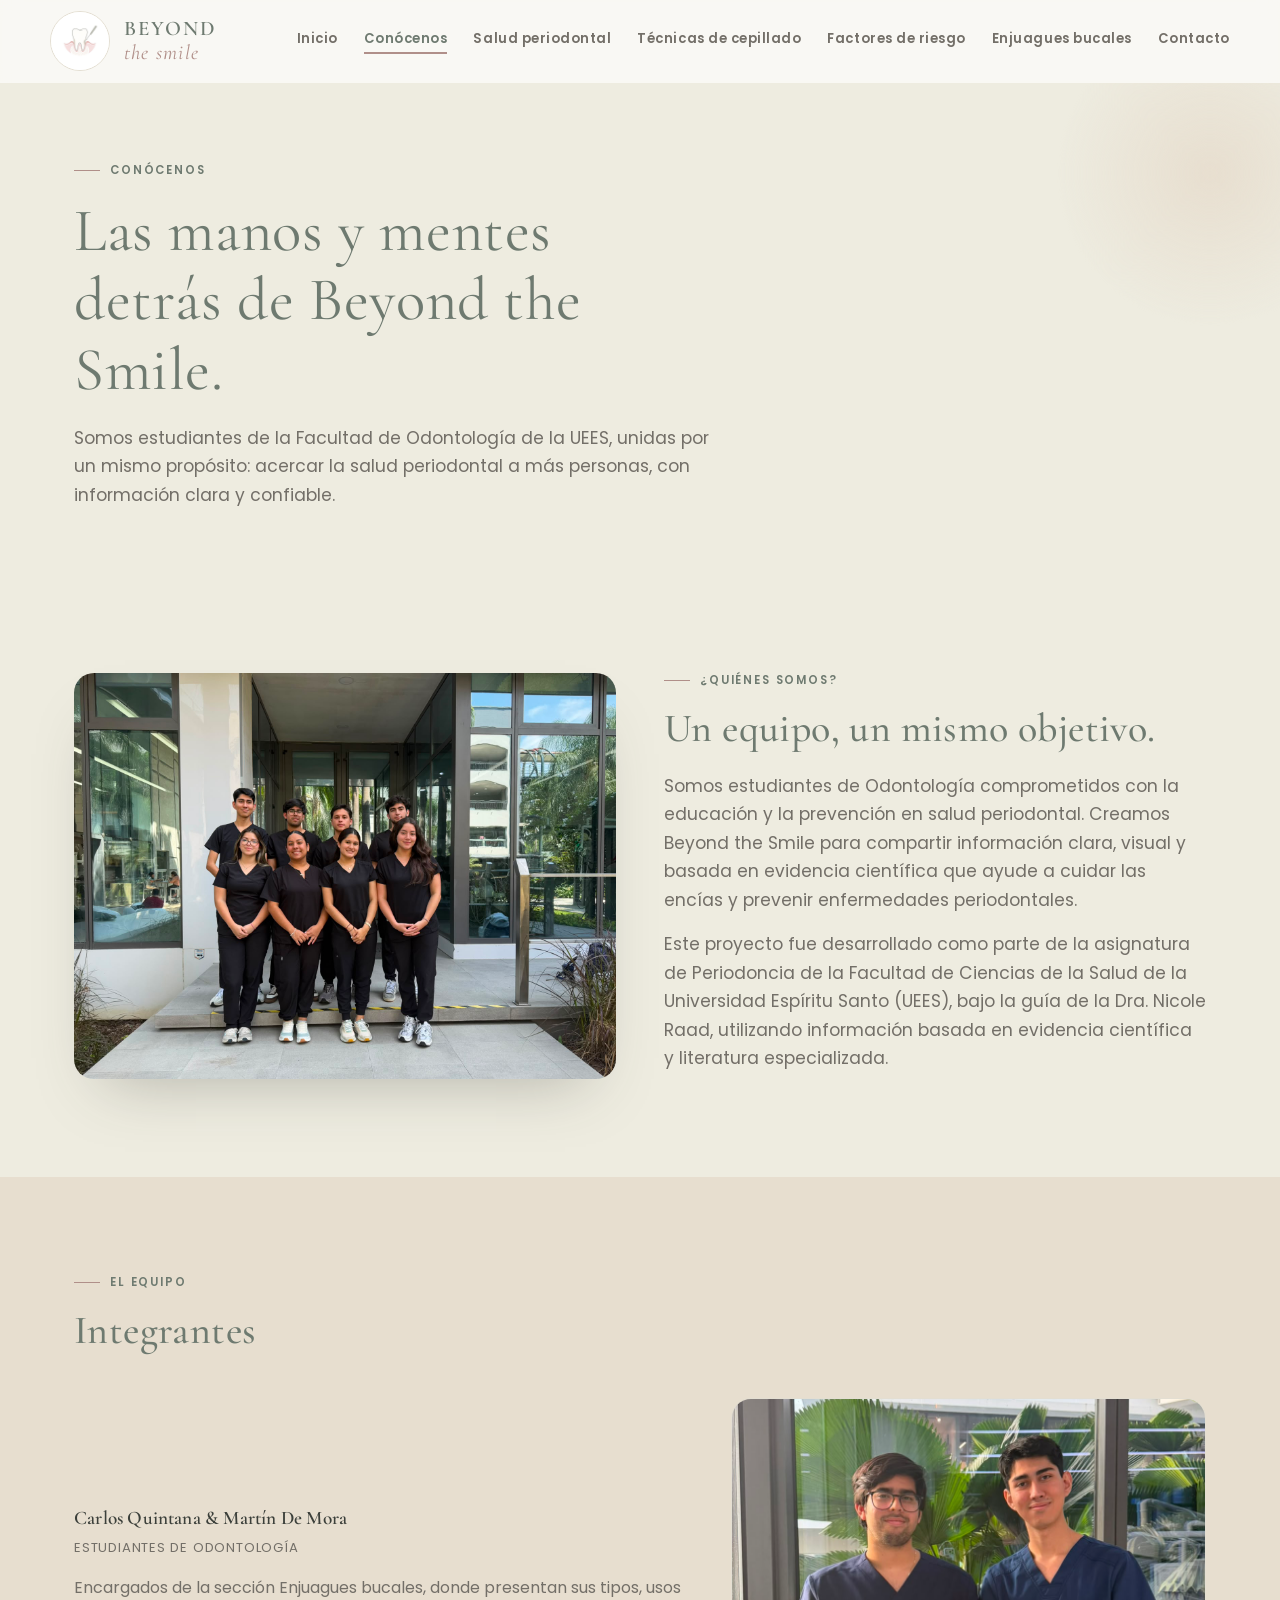
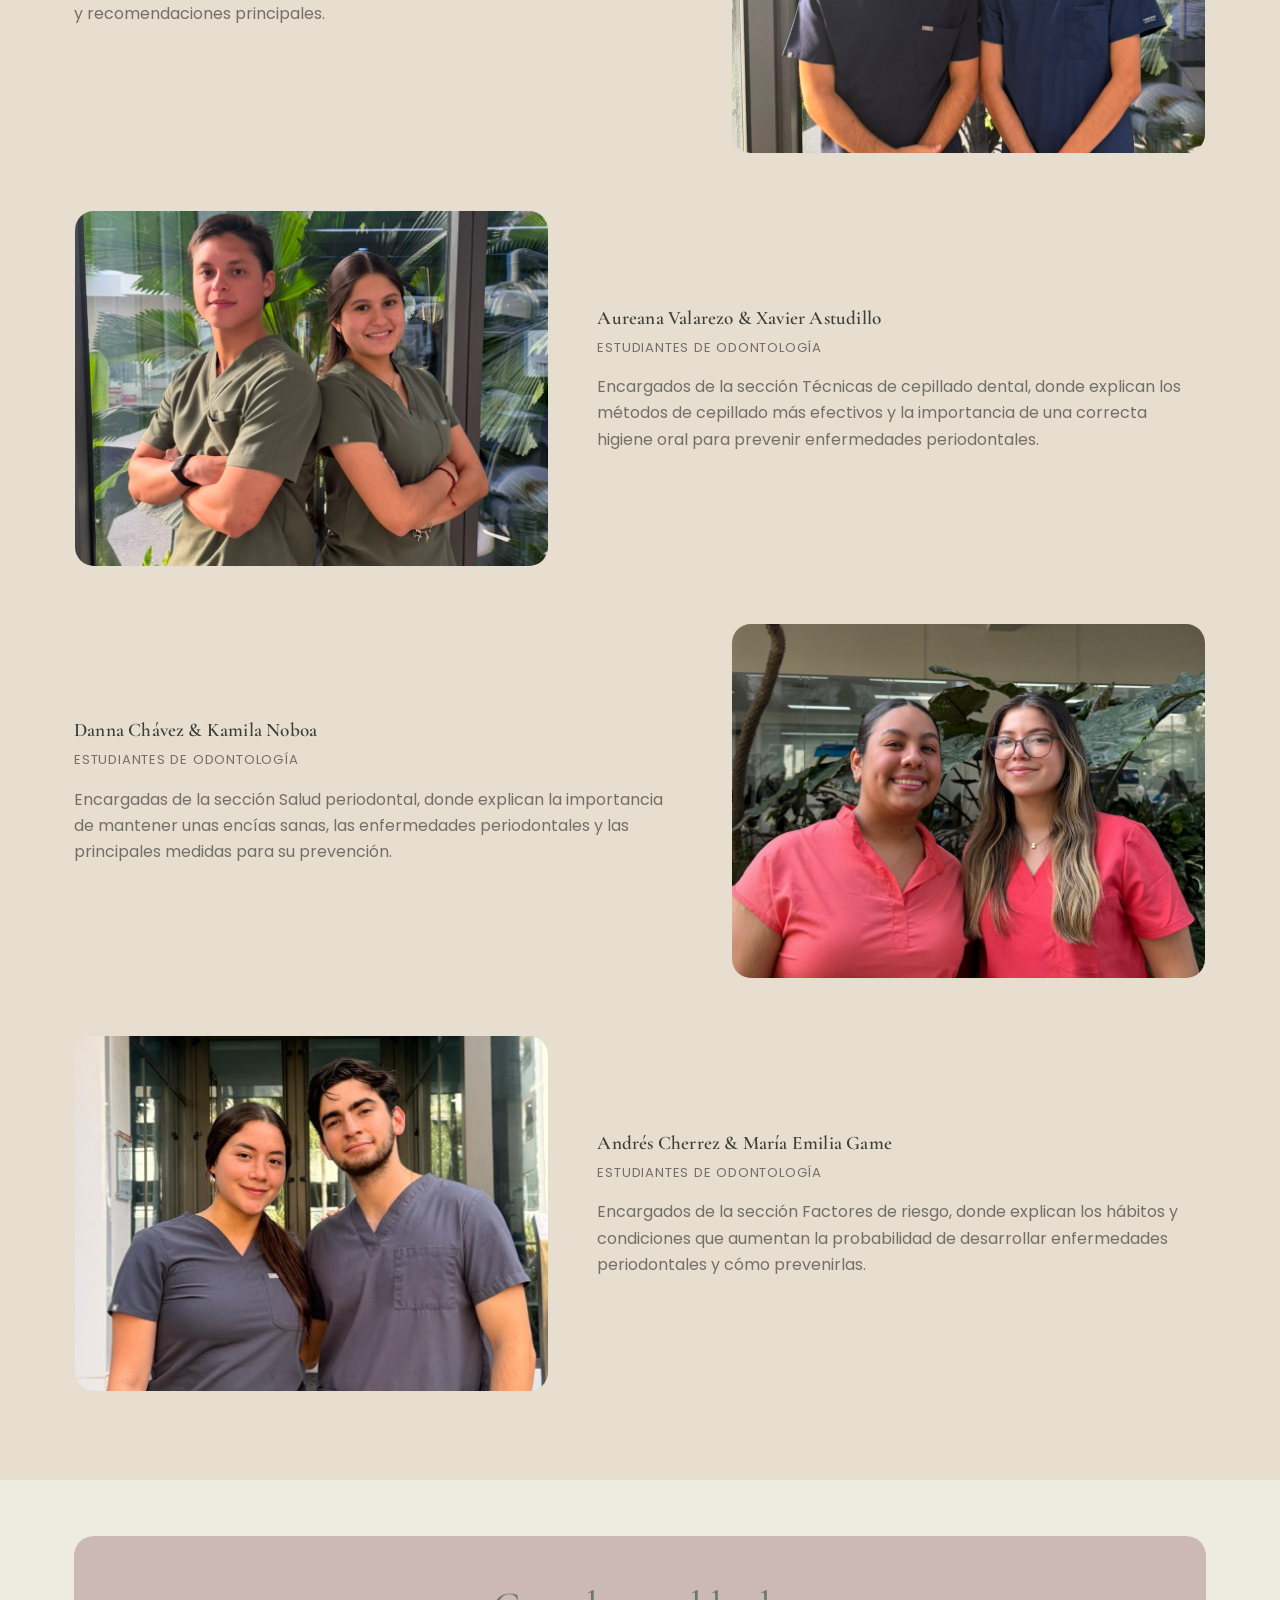
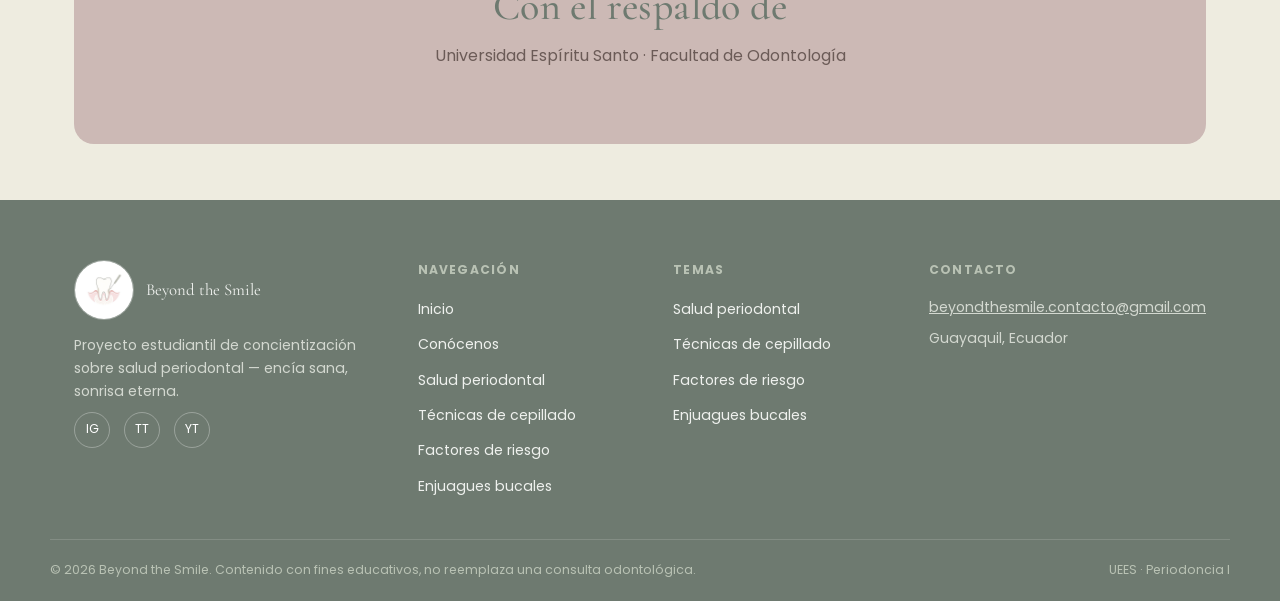
==== commit 5b318e49: "Agrega las fotos de las duplas Danna & Kamila y Andrés & María Emilia Reemplaza los últimos dos plac" ====
--- a/pages/conocenos.html
+++ b/pages/conocenos.html
@@ -77,7 +77,7 @@
           </div>
         </div>
         <div class="team-row reveal">
-          <div class="team-row-photo team-row-photo-placeholder"><span>[Foto pendiente]</span></div>
+          <div class="team-row-photo"><img src="../assets/team/pareja-3.jpeg" alt="Danna Chávez y Kamila Noboa"></div>
           <div class="team-row-info">
             <h3>Danna Chávez &amp; Kamila Noboa</h3>
             <span class="team-row-role">Estudiantes de Odontología</span>
@@ -85,7 +85,7 @@
           </div>
         </div>
         <div class="team-row reveal">
-          <div class="team-row-photo team-row-photo-placeholder"><span>[Foto pendiente]</span></div>
+          <div class="team-row-photo"><img src="../assets/team/pareja-4.jpeg" alt="Andrés Cherrez y María Emilia Game"></div>
           <div class="team-row-info">
             <h3>Andrés Cherrez &amp; María Emilia Game</h3>
             <span class="team-row-role">Estudiantes de Odontología</span>
--- a/assets/css/styles.css
+++ b/assets/css/styles.css
@@ -375,10 +375,7 @@
 .fact-box:hover { transform: translateY(-5px); }
 .fact-box .fact-emoji { font-size: 1.8rem; margin-bottom: 10px; display: block; }
 .fact-icon { width: 46px; height: 46px; object-fit: contain; display: block; margin-bottom: 12px; }
-.fact-icon-map {
-  width: 150px; height: auto; background: #fff;
-  border: 2px solid var(--ink); border-radius: 10px; padding: 8px;
-}
+.fact-icon-map { width: 150px; height: auto; }
 .fact-box h3 { font-size: 1.05rem; margin-bottom: 8px; }
 .fact-box p { font-size: 0.9rem; margin: 0; }
 .fact-box ul { margin: 0; padding-left: 18px; font-size: 0.9rem; color: var(--ink-soft); }
@@ -429,7 +426,7 @@
 }
 .chip:hover { transform: translateY(-4px); background: var(--parchment); border-color: var(--dusty); }
 .chip .emoji { font-size: 1.35rem; }
-.chip-icon { width: 30px; height: 30px; object-fit: contain; flex-shrink: 0; vertical-align: middle; }
+.chip-icon { display: inline-block; width: 30px; height: 30px; object-fit: contain; flex-shrink: 0; vertical-align: middle; }
 .chip-icon-lg { width: 46px; height: 46px; margin-right: 4px; }
 .chip-icon-xl { width: 64px; height: 64px; flex-shrink: 0; }
 .cause-main { display: flex; align-items: center; gap: 16px; }
